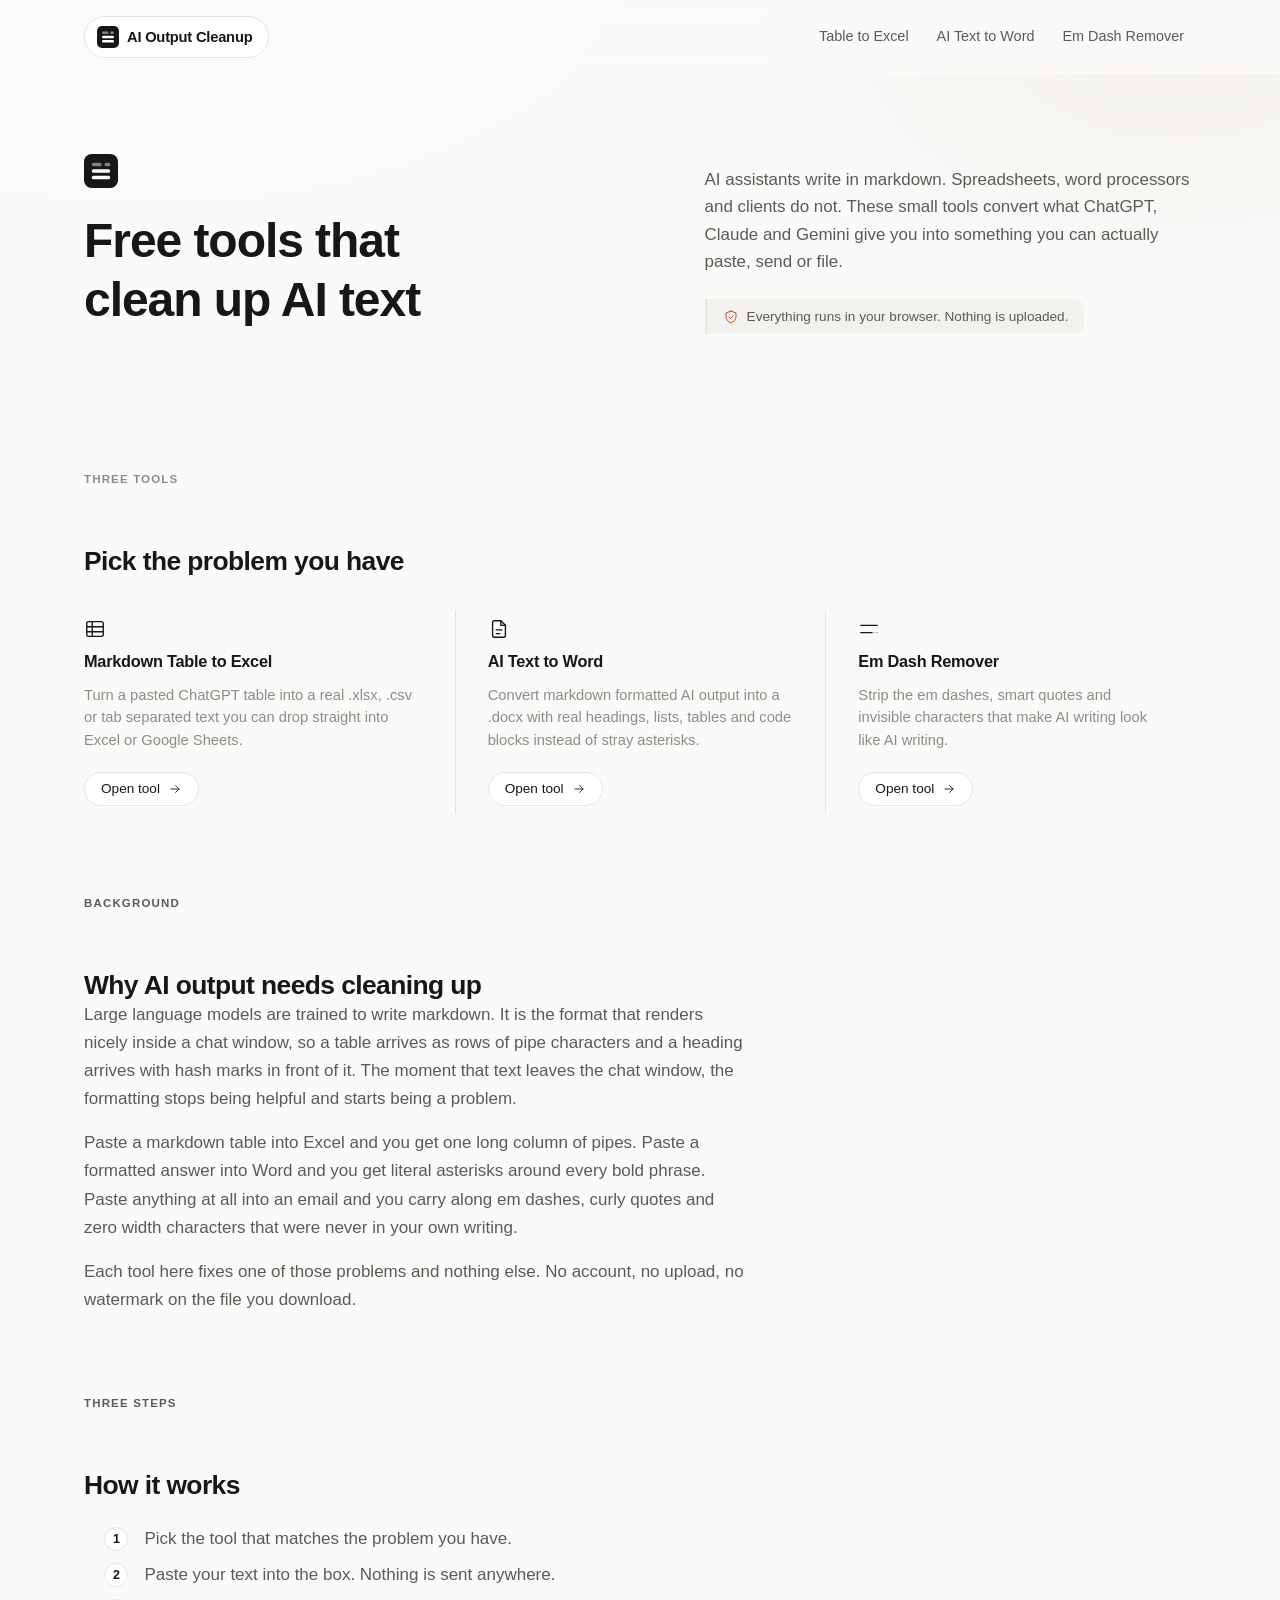
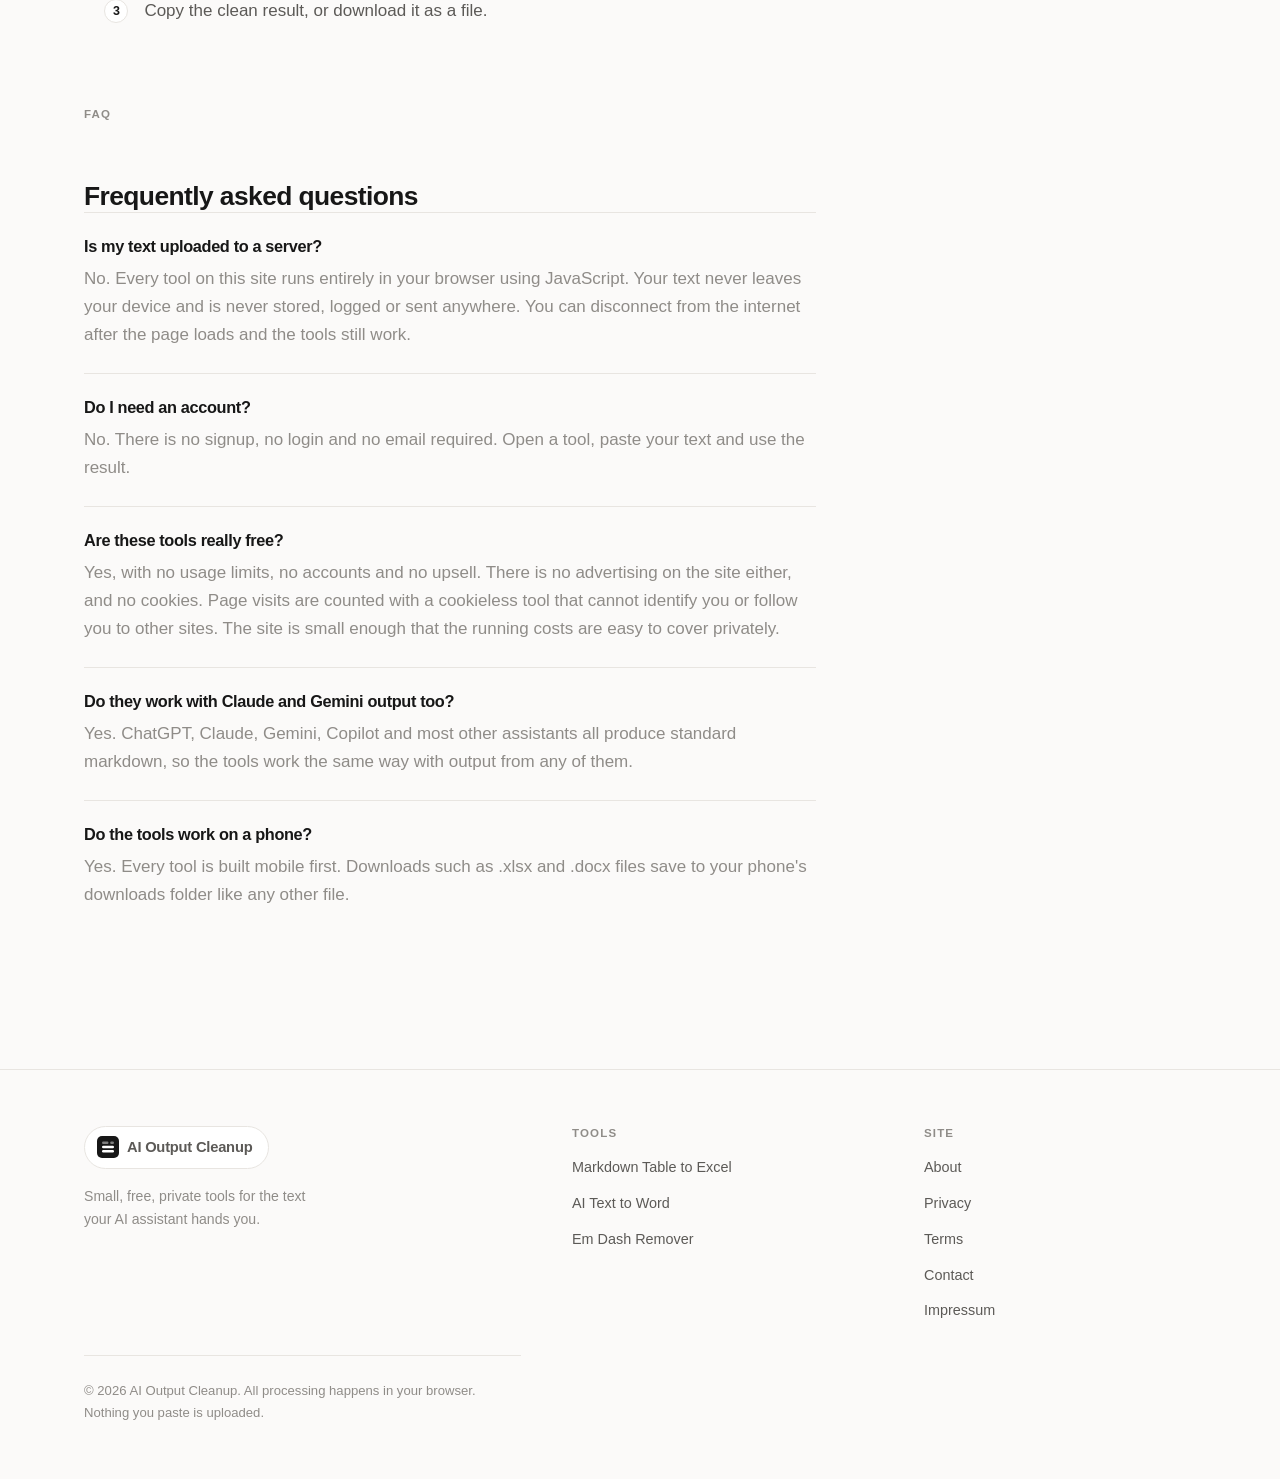
==== index.html @ b3857fc9 "Initial commit: aicleanup.tools Static site of three browser based tools that clean up AI generated " ====
<!DOCTYPE html>
<html lang="en">
<head>
<meta charset="utf-8">
<meta name="viewport" content="width=device-width, initial-scale=1">
<title>Free AI Text Cleanup Tools | Markdown, Word, Excel</title>
<meta name="description" content="Free browser tools that clean up ChatGPT and Claude output: markdown table to Excel, AI text to Word, and an em dash remover. No upload, no signup.">
<link rel="canonical" href="https://aicleanup.tools/">
<meta name="robots" content="index, follow, max-image-preview:large">

<meta property="og:type" content="website">
<meta property="og:site_name" content="AI Output Cleanup">
<meta property="og:title" content="Free AI Text Cleanup Tools">
<meta property="og:description" content="Clean up ChatGPT and Claude output in your browser: markdown tables to Excel, AI text to Word, em dash remover. Nothing is uploaded.">
<meta property="og:url" content="https://aicleanup.tools/">
<meta property="og:image" content="https://aicleanup.tools/assets/img/og-home.png">
<meta property="og:image:width" content="1200">
<meta property="og:image:height" content="630">
<meta property="og:image:alt" content="AI Output Cleanup, free browser tools for AI generated text">
<meta name="twitter:card" content="summary_large_image">

<link rel="stylesheet" href="/assets/css/site.css">
<link rel="icon" href="/favicon.svg" type="image/svg+xml">

<script type="application/ld+json">
{
  "@context": "https://schema.org",
  "@graph": [
    {
      "@type": "WebSite",
      "@id": "https://aicleanup.tools/#website",
      "url": "https://aicleanup.tools/",
      "name": "AI Output Cleanup",
      "description": "Free browser based tools that clean up and convert AI generated text.",
      "inLanguage": "en"
    },
    {
      "@type": "ItemList",
      "name": "Free AI text cleanup tools",
      "itemListElement": [
        {
          "@type": "ListItem",
          "position": 1,
          "name": "Markdown Table to Excel",
          "url": "https://aicleanup.tools/markdown-table-to-excel/"
        },
        {
          "@type": "ListItem",
          "position": 2,
          "name": "AI Text to Word",
          "url": "https://aicleanup.tools/ai-text-to-word/"
        },
        {
          "@type": "ListItem",
          "position": 3,
          "name": "Em Dash Remover",
          "url": "https://aicleanup.tools/em-dash-remover/"
        }
      ]
    },
    {
      "@type": "FAQPage",
      "mainEntity": [
        {
          "@type": "Question",
          "name": "Is my text uploaded to a server?",
          "acceptedAnswer": {
            "@type": "Answer",
            "text": "No. Every tool on this site runs entirely in your browser using JavaScript. Your text never leaves your device and is never stored, logged or sent anywhere."
          }
        },
        {
          "@type": "Question",
          "name": "Do I need an account?",
          "acceptedAnswer": {
            "@type": "Answer",
            "text": "No. There is no signup, no login and no email required. Open a tool, paste your text and use the result."
          }
        },
        {
          "@type": "Question",
          "name": "Are these tools really free?",
          "acceptedAnswer": {
            "@type": "Answer",
            "text": "Yes. The tools are free with no usage limits, no accounts and no upsell. There is no advertising on the site either, and no cookies. Page visits are counted with a cookieless tool that cannot identify you or follow you to other sites. The site is small enough that the running costs are easy to cover privately."
          }
        },
        {
          "@type": "Question",
          "name": "Do they work with Claude and Gemini output too?",
          "acceptedAnswer": {
            "@type": "Answer",
            "text": "Yes. ChatGPT, Claude, Gemini, Copilot and most other assistants all produce standard markdown, so the tools work the same way with output from any of them."
          }
        },
        {
          "@type": "Question",
          "name": "Do the tools work on a phone?",
          "acceptedAnswer": {
            "@type": "Answer",
            "text": "Yes. Every tool is built mobile first. Downloads such as .xlsx and .docx files save to your phone's downloads folder like any other file."
          }
        }
      ]
    }
  ]
}
</script>
</head>
<body>
<a class="skip-link" href="#main">Skip to content</a>

<header class="site-header">
  <div class="wrap wrap--wide site-header__inner">
    <a class="logo" href="/">
      <svg width="22" height="22" viewBox="0 0 22 22" role="img" aria-label="AI Output Cleanup logo">
        <rect width="22" height="22" rx="5" fill="#171717"></rect>
        <rect x="5" y="5.6" width="6.5" height="2.4" rx="1.2" fill="#ffffff" opacity="0.45"></rect>
        <rect x="13.2" y="5.6" width="3.8" height="2.4" rx="1.2" fill="#ffffff" opacity="0.45"></rect>
        <rect x="5" y="9.8" width="12" height="2.4" rx="1.2" fill="#ffffff"></rect>
        <rect x="5" y="14" width="12" height="2.4" rx="1.2" fill="#ffffff"></rect>
      </svg>
      <span>AI Output Cleanup</span>
    </a>
    <nav class="site-nav" aria-label="Main">
      <ul>
        <li><a href="/markdown-table-to-excel/">Table to Excel</a></li>
        <li><a href="/ai-text-to-word/">AI Text to Word</a></li>
        <li><a href="/em-dash-remover/">Em Dash Remover</a></li>
      </ul>
    </nav>
  </div>
</header>

<main id="main">

  <div class="hero">
    <div class="wrap wrap--wide hero__inner">
      <div>
        <svg class="hero__mark" width="34" height="34" viewBox="0 0 22 22" aria-hidden="true" focusable="false">
          <rect width="22" height="22" rx="5" fill="#171717"></rect>
          <rect x="5" y="5.6" width="6.5" height="2.4" rx="1.2" fill="#ffffff" opacity="0.45"></rect>
          <rect x="13.2" y="5.6" width="3.8" height="2.4" rx="1.2" fill="#ffffff" opacity="0.45"></rect>
          <rect x="5" y="9.8" width="12" height="2.4" rx="1.2" fill="#ffffff"></rect>
          <rect x="5" y="14" width="12" height="2.4" rx="1.2" fill="#ffffff"></rect>
        </svg>
        <h1>Free tools that clean up AI text</h1>
      </div>
      <div class="hero__aside">
        <p class="lede">
          AI assistants write in markdown. Spreadsheets, word processors and
          clients do not. These small tools convert what ChatGPT, Claude and
          Gemini give you into something you can actually paste, send or file.
        </p>
        <p class="privacy-note">
          <svg class="icon icon--sm" viewBox="0 0 24 24" aria-hidden="true" focusable="false">
            <path d="M12 3 4.5 6v5.2c0 4.4 3.2 8.5 7.5 9.8 4.3-1.3 7.5-5.4 7.5-9.8V6L12 3Z"></path>
            <path d="m9 12 2.2 2.2L15.5 10"></path>
          </svg>
          <span>Everything runs in your browser. Nothing is uploaded.</span>
        </p>
      </div>
    </div>
  </div>

  <div class="wrap wrap--wide">

    <section class="section" aria-labelledby="tools-heading">
      <p class="eyebrow">Three tools</p>
      <h2 id="tools-heading">Pick the problem you have</h2>
      <ul class="cols cols--3">
        <li class="col">
          <svg class="icon" viewBox="0 0 24 24" aria-hidden="true" focusable="false">
            <rect x="3" y="4" width="18" height="16" rx="2"></rect>
            <path d="M3 9.5h18M3 15h18M9 4v16"></path>
          </svg>
          <h3><a href="/markdown-table-to-excel/">Markdown Table to Excel</a></h3>
          <p>Turn a pasted ChatGPT table into a real .xlsx, .csv or tab separated
             text you can drop straight into Excel or Google Sheets.</p>
          <span class="col__cta" aria-hidden="true">
            Open tool
            <svg class="icon" viewBox="0 0 24 24"><path d="M5 12h14M13 6l6 6-6 6"></path></svg>
          </span>
        </li>
        <li class="col">
          <svg class="icon" viewBox="0 0 24 24" aria-hidden="true" focusable="false">
            <path d="M14 3H7a2 2 0 0 0-2 2v14a2 2 0 0 0 2 2h10a2 2 0 0 0 2-2V8l-5-5Z"></path>
            <path d="M14 3v5h5"></path>
            <path d="M9 13h6M9 17h4"></path>
          </svg>
          <h3><a href="/ai-text-to-word/">AI Text to Word</a></h3>
          <p>Convert markdown formatted AI output into a .docx with real headings,
             lists, tables and code blocks instead of stray asterisks.</p>
          <span class="col__cta" aria-hidden="true">
            Open tool
            <svg class="icon" viewBox="0 0 24 24"><path d="M5 12h14M13 6l6 6-6 6"></path></svg>
          </span>
        </li>
        <li class="col">
          <svg class="icon" viewBox="0 0 24 24" aria-hidden="true" focusable="false">
            <path d="M3 8h18M3 16h12"></path>
            <path d="M15.5 16h5.5" opacity="0.3" stroke-dasharray="2 2.5"></path>
          </svg>
          <h3><a href="/em-dash-remover/">Em Dash Remover</a></h3>
          <p>Strip the em dashes, smart quotes and invisible characters that make
             AI writing look like AI writing.</p>
          <span class="col__cta" aria-hidden="true">
            Open tool
            <svg class="icon" viewBox="0 0 24 24"><path d="M5 12h14M13 6l6 6-6 6"></path></svg>
          </span>
        </li>
      </ul>
    </section>

    <div class="layout">
    <div class="layout__main">

    <section class="section prose" aria-labelledby="why-heading">
      <p class="eyebrow">Background</p>
      <h2 id="why-heading">Why AI output needs cleaning up</h2>
      <p>
        Large language models are trained to write markdown. It is the format
        that renders nicely inside a chat window, so a table arrives as rows of
        pipe characters and a heading arrives with hash marks in front of it.
        The moment that text leaves the chat window, the formatting stops being
        helpful and starts being a problem.
      </p>
      <p>
        Paste a markdown table into Excel and you get one long column of
        pipes. Paste a formatted answer into Word and you get literal asterisks
        around every bold phrase. Paste anything at all into an email and you
        carry along em dashes, curly quotes and zero width characters that were
        never in your own writing.
      </p>
      <p>
        Each tool here fixes one of those problems and nothing else. No account,
        no upload, no watermark on the file you download.
      </p>
    </section>

    <section class="section prose" aria-labelledby="how-heading">
      <p class="eyebrow">Three steps</p>
      <h2 id="how-heading">How it works</h2>
      <ol class="steps">
        <li>Pick the tool that matches the problem you have.</li>
        <li>Paste your text into the box. Nothing is sent anywhere.</li>
        <li>Copy the clean result, or download it as a file.</li>
      </ol>
    </section>

    <section class="section" aria-labelledby="faq-heading">
      <p class="eyebrow">FAQ</p>
      <h2 id="faq-heading">Frequently asked questions</h2>

      <div class="faq-item">
        <h3>Is my text uploaded to a server?</h3>
        <p>No. Every tool on this site runs entirely in your browser using
           JavaScript. Your text never leaves your device and is never stored,
           logged or sent anywhere. You can disconnect from the internet after
           the page loads and the tools still work.</p>
      </div>

      <div class="faq-item">
        <h3>Do I need an account?</h3>
        <p>No. There is no signup, no login and no email required. Open a tool,
           paste your text and use the result.</p>
      </div>

      <div class="faq-item">
        <h3>Are these tools really free?</h3>
        <p>Yes, with no usage limits, no accounts and no upsell. There is no
           advertising on the site either, and no cookies. Page visits are
           counted with a cookieless tool that cannot identify you or follow
           you to other sites. The site is small enough that the running costs
           are easy to cover privately.</p>
      </div>

      <div class="faq-item">
        <h3>Do they work with Claude and Gemini output too?</h3>
        <p>Yes. ChatGPT, Claude, Gemini, Copilot and most other assistants all
           produce standard markdown, so the tools work the same way with output
           from any of them.</p>
      </div>

      <div class="faq-item">
        <h3>Do the tools work on a phone?</h3>
        <p>Yes. Every tool is built mobile first. Downloads such as .xlsx and
           .docx files save to your phone's downloads folder like any other
           file.</p>
      </div>
    </section>

    </div><!-- /.layout__main -->

    <aside class="layout__aside" aria-label="Advertisement">
      <!-- AdSense: paste the 300x600 rail ad unit inside this container. Leave the reserved height. -->
      <div class="ad-slot ad-slot--rail" data-ad-slot="home-rail"></div>
    </aside>
    </div><!-- /.layout -->

    <!-- AdSense: footer ad unit goes inside this container. -->
    <div class="ad-slot ad-slot--footer" data-ad-slot="home-footer"></div>

  </div>
</main>

<footer class="site-footer">
  <div class="wrap wrap--wide">
    <div class="footer-cols">
      <div class="footer-brand">
        <a class="logo" href="/">
          <svg width="22" height="22" viewBox="0 0 22 22" role="img" aria-label="AI Output Cleanup logo">
            <rect width="22" height="22" rx="5" fill="#171717"></rect>
            <rect x="5" y="5.6" width="6.5" height="2.4" rx="1.2" fill="#ffffff" opacity="0.45"></rect>
            <rect x="13.2" y="5.6" width="3.8" height="2.4" rx="1.2" fill="#ffffff" opacity="0.45"></rect>
            <rect x="5" y="9.8" width="12" height="2.4" rx="1.2" fill="#ffffff"></rect>
            <rect x="5" y="14" width="12" height="2.4" rx="1.2" fill="#ffffff"></rect>
          </svg>
          <span>AI Output Cleanup</span>
        </a>
        <p>Small, free, private tools for the text your AI assistant hands you.</p>
      </div>

      <nav aria-labelledby="footer-tools">
        <h2 id="footer-tools">Tools</h2>
        <ul>
          <li><a href="/markdown-table-to-excel/">Markdown Table to Excel</a></li>
          <li><a href="/ai-text-to-word/">AI Text to Word</a></li>
          <li><a href="/em-dash-remover/">Em Dash Remover</a></li>
        </ul>
      </nav>

      <nav aria-labelledby="footer-site">
        <h2 id="footer-site">Site</h2>
        <ul>
          <li><a href="/about/">About</a></li>
          <li><a href="/privacy/">Privacy</a></li>
          <li><a href="/terms/">Terms</a></li>
          <li><a href="/contact/">Contact</a></li>
          <li><a href="/impressum/">Impressum</a></li>
        </ul>
      </nav>
    </div>

    <p class="site-footer__meta">
      &copy; <span id="year">2026</span> AI Output Cleanup. All processing happens
      in your browser. Nothing you paste is uploaded.
    </p>
  </div>
</footer>

<aside id="cookie-banner" class="cookie-banner" hidden aria-label="Cookie notice">
  <div class="cookie-banner__inner">
    <p>
      This site uses cookies for advertising. You can decline and keep using
      every tool. See our <a href="/privacy/">privacy policy</a>.
    </p>
    <div class="btn-row">
      <button type="button" class="btn btn--ghost" id="cookie-decline">Decline</button>
      <button type="button" class="btn btn--primary" id="cookie-accept">Accept</button>
    </div>
  </div>
</aside>

<script src="/assets/js/site.js" defer></script>
</body>
</html>
---- assets/css/site.css ----
/* ==========================================================================
   AI Output Cleanup — shared stylesheet
   Mobile first. Light mode. System fonts only. No web fonts.
   Visual direction: airy, minimal, thin dividers, small stroke icons,
   pill shaped controls, near-black primary actions.
   ========================================================================== */

/* --- Reset ---------------------------------------------------------------- */
*,
*::before,
*::after { box-sizing: border-box; }

html { -webkit-text-size-adjust: 100%; }

body,
h1, h2, h3, h4, h5, h6,
p, figure, blockquote, dl, dd, ul, ol { margin: 0; }

ul[class], ol[class] { list-style: none; padding: 0; }

img, svg { max-width: 100%; display: block; }

button, input, select, textarea { font: inherit; color: inherit; }

/* --- Design tokens -------------------------------------------------------- */
:root {
  /* Warm neutral scale */
  --ink:        #171717;
  --ink-2:      #5c5a57;
  --ink-3:      #8f8c88;
  --line:       #e8e5e1;
  --line-2:     #f3f1ee;
  --surface:    #ffffff;
  --canvas:     #fbfaf9;

  /* Single accent — warm clay. Used sparingly: links, focus, small marks. */
  --accent:     #b8502a;
  --accent-dk:  #94401f;
  --accent-lt:  #fbf0eb;

  --danger:     #a3352b;

  --radius:     10px;
  --radius-lg:  16px;
  --radius-pill: 999px;

  --space-1: 4px;
  --space-2: 8px;
  --space-3: 12px;
  --space-4: 16px;
  --space-5: 24px;
  --space-6: 32px;
  --space-7: 56px;
  --space-8: 80px;

  --wrap: 760px;
  --wrap-wide: 1160px;
  --rail: 300px;

  --mono: ui-monospace, SFMono-Regular, "SF Mono", Menlo, Consolas,
          "Liberation Mono", monospace;
  --sans: -apple-system, BlinkMacSystemFont, "Segoe UI", Roboto, Helvetica,
          Arial, sans-serif, "Apple Color Emoji", "Segoe UI Emoji";
}

/* --- Base ----------------------------------------------------------------- */
body {
  font-family: var(--sans);
  font-size: 17px;
  line-height: 1.65;
  color: var(--ink);
  background-color: var(--canvas);
  /* Barely there warm glow so the page is not a flat slab of grey. */
  background-image:
    radial-gradient(900px 520px at 12% -10%, #ffffff 0%, rgba(255,255,255,0) 62%),
    radial-gradient(760px 460px at 92% 4%, #f5f2ed 0%, rgba(245,242,237,0) 58%);
  background-repeat: no-repeat;
  background-attachment: fixed;
  -webkit-font-smoothing: antialiased;
}

h1, h2, h3, h4 {
  line-height: 1.22;
  letter-spacing: -0.022em;
  font-weight: 600;
  text-wrap: balance;
}

h1 { font-size: 2rem; }
h2 { font-size: 1.35rem; margin-top: var(--space-7); }
h3 { font-size: 1.02rem; margin-top: var(--space-5); }

p { margin-bottom: var(--space-4); color: var(--ink); }
p:last-child { margin-bottom: 0; }

a { color: var(--accent); text-underline-offset: 3px; text-decoration-thickness: 1px; }
a:hover { color: var(--accent-dk); }

code {
  font-family: var(--mono);
  font-size: 0.86em;
  background: var(--line-2);
  padding: 2px 6px;
  border-radius: 5px;
}

/* Small stroke icons. Always inherit colour from their context. */
.icon {
  width: 22px;
  height: 22px;
  stroke: currentColor;
  stroke-width: 1.5;
  stroke-linecap: round;
  stroke-linejoin: round;
  fill: none;
  flex: 0 0 auto;
}
.icon--sm { width: 16px; height: 16px; }

:focus-visible {
  outline: 2px solid var(--ink);
  outline-offset: 3px;
  border-radius: 4px;
}

/* --- Layout --------------------------------------------------------------- */
.wrap {
  width: 100%;
  max-width: var(--wrap);
  margin-inline: auto;
  padding-inline: var(--space-5);
}
.wrap--wide { max-width: var(--wrap-wide); }

main { display: block; padding-bottom: var(--space-8); }

.section { margin-top: var(--space-8); }
.section > h2:first-child { margin-top: 0; }

/* Small uppercase section label, used above the big headings. */
.eyebrow {
  font-size: 0.72rem;
  text-transform: uppercase;
  letter-spacing: 0.1em;
  font-weight: 600;
  color: var(--ink-3);
  margin-bottom: var(--space-3);
}
/* Separates stacked sections inside one long prose block. A class rather than
   an inline style, so the Content-Security-Policy can forbid inline styles. */
.eyebrow--spaced { margin-top: var(--space-7); }

.skip-link {
  position: absolute;
  left: -9999px;
  top: 0;
  background: var(--ink);
  color: #fff;
  padding: var(--space-3) var(--space-4);
  z-index: 100;
  border-radius: 0 0 var(--radius) 0;
}
.skip-link:focus { left: 0; color: #fff; }

/* --- Header --------------------------------------------------------------- */
.site-header { padding-block: var(--space-4); }
@media (min-width: 720px) {
  .site-header {
    position: sticky;
    top: 0;
    z-index: 20;
    background: rgba(251, 250, 249, 0.82);
    backdrop-filter: blur(10px);
    -webkit-backdrop-filter: blur(10px);
  }
}
.site-header__inner {
  display: flex;
  flex-wrap: wrap;
  align-items: center;
  justify-content: space-between;
  gap: var(--space-3);
}

/* Logo sits in a soft pill chip. */
.logo {
  display: inline-flex;
  align-items: center;
  gap: var(--space-2);
  padding: var(--space-2) var(--space-4) var(--space-2) var(--space-3);
  background: var(--surface);
  border: 1px solid var(--line);
  border-radius: var(--radius-pill);
  font-weight: 600;
  font-size: 0.92rem;
  letter-spacing: -0.015em;
  color: var(--ink);
  text-decoration: none;
  transition: border-color 0.15s ease;
}
.logo:hover { color: var(--ink); border-color: var(--ink-3); }
.logo svg { flex: 0 0 auto; }

.site-nav ul {
  display: flex;
  flex-wrap: wrap;
  align-items: center;
  gap: var(--space-1);
  list-style: none;
  margin: 0;
  padding: 0;
}
.site-nav a {
  display: inline-block;
  padding: var(--space-2) var(--space-3);
  border-radius: var(--radius-pill);
  color: var(--ink-2);
  text-decoration: none;
  font-size: 0.9rem;
  transition: background-color 0.15s ease, color 0.15s ease;
}
.site-nav a:hover { color: var(--ink); background: var(--line-2); }
.site-nav a[aria-current="page"] { color: var(--ink); background: var(--line-2); font-weight: 500; }

/* --- Hero ----------------------------------------------------------------- */
/* Tighter on small screens so the tool itself stays above the fold. */
.hero { padding-block: var(--space-6) var(--space-5); }
@media (min-width: 720px) {
  .hero { padding-block: var(--space-7) var(--space-6); }
}
.hero__mark { margin-bottom: var(--space-5); }
.hero p.lede {
  font-size: 1.06rem;
  line-height: 1.6;
  color: var(--ink-2);
  margin-top: var(--space-4);
  max-width: 60ch;
}

@media (min-width: 1000px) {
  .hero { padding-block: var(--space-8) var(--space-7); }
  .hero__inner {
    display: grid;
    grid-template-columns: minmax(0, 1.1fr) minmax(0, 1fr);
    align-items: start;
    column-gap: var(--space-8);
  }
  .hero__aside { padding-top: var(--space-3); }
  .hero p.lede { margin-top: 0; }
}

/* --- Privacy note --------------------------------------------------------- */
/* Deliberately NOT a white bordered pill. That combination reads as a text
   input, and sitting directly above the real textarea it invited people to
   type into it. A tinted panel with no border and a square left rule reads
   as a note instead. */
.privacy-note {
  display: flex;
  align-items: center;
  gap: var(--space-2);
  margin-top: var(--space-5);
  padding: var(--space-2) var(--space-4);
  /* Neutral rather than tinted with the accent: a blush panel with a left
     rule reads as a warning, and this is reassurance, not an error. */
  background: var(--line-2);
  border: none;
  border-left: 2px solid var(--line);
  border-radius: 0 var(--radius) var(--radius) 0;
  font-size: 0.85rem;
  color: var(--ink-2);
  line-height: 1.45;
  width: fit-content;
  max-width: 100%;
  /* Nothing here is interactive. */
  cursor: default;
}
.privacy-note .icon { color: var(--accent); }

/* --- Column list with thin dividers ---------------------------------------
   Replaces boxed cards. Small icon, title, muted description, action.
   Divider rules between columns on desktop, between rows on mobile. */
.cols {
  display: grid;
  gap: 0;
  list-style: none;
  padding: 0;
  margin-top: var(--space-6);
}
.col {
  position: relative;
  display: flex;
  flex-direction: column;
  align-items: flex-start;
  gap: var(--space-3);
  padding-block: var(--space-5);
  border-top: 1px solid var(--line);
}
.col > .icon { color: var(--ink); }
.col h2, .col h3 {
  margin: 0;
  font-size: 1.02rem;
  font-weight: 600;
  letter-spacing: -0.015em;
}
.col h2 a, .col h3 a {
  text-decoration: none;
  color: var(--ink);
}
/* Whole column is clickable via the stretched heading link. */
.col h2 a::after, .col h3 a::after { content: ""; position: absolute; inset: 0; }
.col:hover h2 a, .col:hover h3 a { color: var(--accent); }
.col p {
  margin: 0;
  font-size: 0.92rem;
  line-height: 1.55;
  color: var(--ink-3);
}
.col .btn { margin-top: var(--space-2); }

/* Visual call to action inside a stretched-link column. Presentational only —
   the heading link is the real, focusable target, so there is one tab stop. */
.col__cta {
  display: inline-flex;
  align-items: center;
  gap: var(--space-2);
  margin-top: var(--space-2);
  padding: var(--space-1) var(--space-4);
  min-height: 34px;
  border: 1px solid var(--line);
  border-radius: var(--radius-pill);
  background: var(--surface);
  font-size: 0.85rem;
  font-weight: 500;
  color: var(--ink);
  transition: border-color 0.15s ease, background-color 0.15s ease;
}
.col__cta .icon {
  width: 14px;
  height: 14px;
  /* Slight overshoot easing so the nudge feels driven, not linear. */
  transition: transform 0.22s cubic-bezier(0.22, 0.9, 0.28, 1.2);
}
.col:hover .col__cta { border-color: var(--ink); background: var(--ink); color: #fff; }

/* Arrow nudges right on hover, keyboard focus, and press. focus-within covers
   the stretched heading link so keyboard users get the same feedback. */
.col:hover .col__cta .icon,
.col:focus-within .col__cta .icon { transform: translateX(4px); }
/* Press pushes it a little further and snaps back faster. */
.col:active .col__cta .icon {
  transform: translateX(7px);
  transition-duration: 0.09s;
}

@media (min-width: 720px) {
  .cols--3 { grid-template-columns: repeat(3, 1fr); }
  .cols--4 { grid-template-columns: repeat(4, 1fr); }
  .col {
    border-top: none;
    border-left: 1px solid var(--line);
    padding: var(--space-2) var(--space-6);
  }
  .col:first-child { border-left: none; padding-left: 0; }
}

/* --- Forms & tools -------------------------------------------------------- */
.field { margin-top: var(--space-5); }

label,
.label {
  display: block;
  font-size: 0.85rem;
  font-weight: 600;
  margin-bottom: var(--space-2);
  color: var(--ink-2);
}

textarea {
  width: 100%;
  min-height: 200px;
  padding: var(--space-4);
  background: var(--surface);
  border: 1px solid var(--line);
  border-radius: var(--radius-lg);
  font-family: var(--mono);
  font-size: 0.88rem;
  line-height: 1.6;
  resize: vertical;
  transition: border-color 0.15s ease, box-shadow 0.15s ease;
}
textarea:hover { border-color: var(--ink-3); }
textarea:focus {
  outline: none;
  border-color: var(--ink);
  box-shadow: 0 0 0 3px rgba(23, 23, 23, 0.06);
}
textarea::placeholder { color: var(--ink-3); opacity: 1; }

.btn-row {
  display: flex;
  flex-wrap: wrap;
  gap: var(--space-2);
  margin-top: var(--space-4);
}

.btn {
  display: inline-flex;
  align-items: center;
  justify-content: center;
  gap: var(--space-2);
  min-height: 42px;
  padding: var(--space-2) var(--space-5);
  border-radius: var(--radius-pill);
  border: 1px solid transparent;
  font-size: 0.9rem;
  font-weight: 500;
  cursor: pointer;
  text-decoration: none;
  white-space: nowrap;
  transition: background-color 0.15s ease, border-color 0.15s ease, color 0.15s ease;
}
.btn .icon { width: 16px; height: 16px; }

.btn--primary {
  background: var(--ink);
  color: #fff;
  border-color: var(--ink);
}
.btn--primary:hover { background: #000; border-color: #000; color: #fff; }

.btn--ghost {
  background: var(--surface);
  color: var(--ink);
  border-color: var(--line);
}
.btn--ghost:hover { border-color: var(--ink); color: var(--ink); }

.btn--sm { min-height: 34px; padding: var(--space-1) var(--space-4); font-size: 0.85rem; }
.btn[disabled] { opacity: 0.4; cursor: not-allowed; }
.btn[disabled] .icon { transform: none !important; }

/* --- Button icon motion ---------------------------------------------------
   The nudge direction matches what the action does, so the movement carries
   meaning instead of being decoration. Forward arrows travel right, download
   arrows travel down. Icons with no inherent direction (copy) get no motion —
   those confirm with a state swap in JS instead. */
.btn .icon {
  transition: transform 0.22s cubic-bezier(0.22, 0.9, 0.28, 1.2);
}

.btn:hover .icon--forward,
.btn:focus-visible .icon--forward { transform: translateX(4px); }
.btn:active .icon--forward { transform: translateX(7px); transition-duration: 0.09s; }

.btn:hover .icon--down,
.btn:focus-visible .icon--down { transform: translateY(3px); }
.btn:active .icon--down { transform: translateY(5px); transition-duration: 0.09s; }

/* Whole-button press. Tiny, but it makes the control feel physical. */
.btn:active:not([disabled]) { transform: scale(0.98); }

.opt-group {
  display: flex;
  flex-direction: column;
  gap: var(--space-3);
  margin-top: var(--space-4);
  padding: var(--space-4) var(--space-5);
  background: var(--surface);
  border: 1px solid var(--line);
  border-radius: var(--radius-lg);
}
.opt {
  display: flex;
  align-items: flex-start;
  gap: var(--space-3);
  font-size: 0.9rem;
  font-weight: 400;
  color: var(--ink);
  margin: 0;
  cursor: pointer;
}
.opt input { margin-top: 3px; width: 16px; height: 16px; accent-color: var(--ink); }

.status {
  margin-top: var(--space-3);
  font-size: 0.86rem;
  color: var(--ink-3);
  min-height: 1.5em;
}
.status--error { color: var(--danger); }

/* --- Tool layout ----------------------------------------------------------
   Input and output sit side by side on wide screens, stacked on mobile. */
.tool { margin-top: var(--space-6); }

.tool-grid { display: grid; gap: var(--space-4); }
@media (min-width: 900px) {
  .tool-grid { grid-template-columns: 1fr 1fr; gap: var(--space-5); }
}
.tool-grid textarea { min-height: 260px; }

.field__head {
  display: flex;
  align-items: baseline;
  justify-content: space-between;
  gap: var(--space-3);
  margin-bottom: var(--space-2);
}
.field__head label, .field__head .label { margin-bottom: 0; }
.field__hint { font-size: 0.78rem; color: var(--ink-3); }

textarea[readonly] { background: #fdfdfc; color: var(--ink-2); }
textarea[readonly]:hover { border-color: var(--line); }

/* Option blocks side by side on desktop. */
.opt-cols { display: grid; gap: var(--space-4); margin-top: var(--space-5); }
@media (min-width: 900px) {
  .opt-cols { grid-template-columns: 1fr 1fr; gap: var(--space-5); align-items: start; }
}
.opt-group__title {
  font-size: 0.72rem;
  text-transform: uppercase;
  letter-spacing: 0.1em;
  font-weight: 600;
  color: var(--ink-3);
  margin: 0 0 var(--space-1);
}
.opt__hint {
  display: block;
  font-family: var(--mono);
  font-size: 0.78rem;
  color: var(--ink-3);
  margin-top: 1px;
}
.opt__text { display: block; }

/* Live counter of what was found in the pasted text. */
.counter {
  display: flex;
  align-items: flex-start;
  gap: var(--space-2);
  margin-top: var(--space-4);
  padding: var(--space-3) var(--space-4);
  border: 1px solid var(--line);
  border-radius: var(--radius);
  background: var(--surface);
  font-size: 0.88rem;
  color: var(--ink-2);
  min-height: 46px;
}
.counter .icon { color: var(--ink-3); margin-top: 2px; }
.counter--found .icon { color: var(--accent); }
.counter mark {
  background: none;
  color: var(--ink);
  font-weight: 600;
}

/* --- Parsed table preview ------------------------------------------------- */
.preview { margin-top: var(--space-5); }
.preview__item + .preview__item { margin-top: var(--space-6); }

.preview__head {
  display: flex;
  flex-wrap: wrap;
  align-items: baseline;
  justify-content: space-between;
  gap: var(--space-2);
  margin-bottom: var(--space-2);
}
.preview__title { font-size: 0.85rem; font-weight: 600; color: var(--ink-2); }
.preview__meta { font-size: 0.78rem; color: var(--ink-3); }

/* Wide tables scroll inside their own box rather than pushing the page. */
.table-scroll {
  overflow-x: auto;
  border: 1px solid var(--line);
  border-radius: var(--radius-lg);
  background: var(--surface);
  -webkit-overflow-scrolling: touch;
}
.preview table {
  border-collapse: collapse;
  width: 100%;
  font-size: 0.86rem;
}
.preview th,
.preview td {
  padding: var(--space-2) var(--space-4);
  text-align: left;
  border-bottom: 1px solid var(--line-2);
  white-space: nowrap;
  vertical-align: top;
}
.preview thead th {
  background: var(--line-2);
  font-weight: 600;
  color: var(--ink);
  white-space: nowrap;
  position: sticky;
  top: 0;
}
.preview tbody tr:last-child td { border-bottom: none; }
.preview td.is-right  { text-align: right; }
.preview td.is-center { text-align: center; }
.preview th.is-right  { text-align: right; }
.preview th.is-center { text-align: center; }

/* Segmented picker, shown only when a paste holds more than one table. */
.seg {
  display: flex;
  flex-wrap: wrap;
  gap: var(--space-1);
  padding: var(--space-1);
  background: var(--line-2);
  border-radius: var(--radius-pill);
  width: fit-content;
  max-width: 100%;
}
.seg button {
  border: none;
  background: none;
  padding: var(--space-1) var(--space-4);
  min-height: 32px;
  border-radius: var(--radius-pill);
  font-size: 0.85rem;
  color: var(--ink-2);
  cursor: pointer;
  white-space: nowrap;
}
.seg button:hover { color: var(--ink); }
.seg button[aria-pressed="true"] {
  background: var(--surface);
  color: var(--ink);
  font-weight: 500;
  box-shadow: 0 1px 2px rgba(23, 23, 23, 0.08);
}

/* --- Formatted document preview -------------------------------------------
   Shows what the .docx will contain. Styled as a page rather than as part of
   the site chrome, so it reads as a document. */
.doc-preview {
  margin-top: var(--space-4);
  padding: var(--space-5) var(--space-6);
  background: var(--surface);
  border: 1px solid var(--line);
  border-radius: var(--radius-lg);
  max-height: 560px;
  overflow-y: auto;
}
.doc-preview[hidden] { display: none; }

.doc-preview > *:first-child { margin-top: 0; }
.doc-preview h2, .doc-preview h3,
.doc-preview h4, .doc-preview h5 {
  margin-top: var(--space-5);
  margin-bottom: var(--space-2);
  line-height: 1.3;
}
.doc-preview h2 { font-size: 1.35rem; }
.doc-preview h3 { font-size: 1.12rem; }
.doc-preview h4 { font-size: 1rem; }
.doc-preview h5 { font-size: 0.92rem; color: var(--ink-2); }
.doc-preview p { margin-bottom: var(--space-3); font-size: 0.95rem; }
.doc-preview ul, .doc-preview ol {
  margin: 0 0 var(--space-3);
  padding-left: 1.4em;
  font-size: 0.95rem;
}
.doc-preview li { margin-bottom: var(--space-1); }
.doc-preview li > ul, .doc-preview li > ol { margin-top: var(--space-1); margin-bottom: 0; }
.doc-preview blockquote {
  margin: 0 0 var(--space-3);
  padding-left: var(--space-4);
  border-left: 3px solid var(--line);
  color: var(--ink-2);
}
.doc-preview blockquote p { margin-bottom: 0; }
.doc-preview pre {
  margin: 0 0 var(--space-3);
  padding: var(--space-4);
  background: var(--line-2);
  border-radius: var(--radius);
  overflow-x: auto;
}
.doc-preview pre code {
  background: none;
  padding: 0;
  font-size: 0.82rem;
  line-height: 1.6;
  color: var(--ink);
  white-space: pre;
}
.doc-preview hr {
  border: none;
  border-top: 1px solid var(--line);
  margin: var(--space-5) 0;
}
.doc-preview table {
  border-collapse: collapse;
  width: 100%;
  font-size: 0.86rem;
}
.doc-preview th, .doc-preview td {
  padding: var(--space-2) var(--space-3);
  border: 1px solid var(--line);
  text-align: left;
  vertical-align: top;
}
.doc-preview thead th { background: var(--line-2); font-weight: 600; }
.doc-preview .table-scroll { margin-bottom: var(--space-3); }

/* Copy button confirmation state. */
.btn.is-done {
  background: var(--surface);
  border-color: var(--line);
  color: var(--ink);
}
.btn.is-done:hover { background: var(--surface); border-color: var(--line); color: var(--ink); }

.empty-state {
  margin-top: var(--space-4);
  padding: var(--space-5);
  border: 1px dashed var(--line);
  border-radius: var(--radius-lg);
  color: var(--ink-3);
  font-size: 0.9rem;
  background: rgba(255, 255, 255, 0.5);
}
.empty-state[hidden] { display: none; }
.empty-state p { margin-bottom: var(--space-3); color: var(--ink-3); }
.empty-state strong { color: var(--ink); font-weight: 600; }
.empty-state pre {
  margin: 0 0 var(--space-3);
  padding: var(--space-4);
  background: var(--line-2);
  border-radius: var(--radius);
  overflow-x: auto;
}
.empty-state pre code {
  background: none;
  padding: 0;
  font-size: 0.82rem;
  line-height: 1.6;
  color: var(--ink-2);
  white-space: pre;
}

/* --- Content sections ----------------------------------------------------- */
.steps {
  counter-reset: step;
  list-style: none;
  padding: 0;
  margin-top: var(--space-5);
}
.steps li {
  counter-increment: step;
  position: relative;
  padding-left: 40px;
  margin-bottom: var(--space-4);
  color: var(--ink-2);
}
.steps li::before {
  content: counter(step);
  position: absolute;
  left: 0;
  top: 2px;
  width: 24px;
  height: 24px;
  display: grid;
  place-items: center;
  border-radius: 50%;
  border: 1px solid var(--line);
  background: var(--surface);
  color: var(--ink);
  font-size: 0.78rem;
  font-weight: 600;
}

.prose { max-width: 70ch; }
/* On the narrow content pages the wrap is already a reading column, so the
   extra cap leaves the text sitting left of centre. Centre it there. Tool
   pages use .wrap--wide and keep the left aligned measure, so prose stays in
   line with the FAQ and other sections beside it. */
.wrap:not(.wrap--wide) .prose { margin-inline: auto; }
.prose p { color: var(--ink-2); }
.prose ul, .prose ol { padding-left: 1.2em; margin-bottom: var(--space-4); color: var(--ink-2); }
.prose li { margin-bottom: var(--space-2); }

.faq-item {
  border-top: 1px solid var(--line);
  padding: var(--space-5) 0;
}
.faq-item h3 { margin-top: 0; }
.faq-item p { margin-top: var(--space-2); margin-bottom: 0; color: var(--ink-3); }

/* --- Ad slots ------------------------------------------------------------- */
/* Empty containers with reserved height so ads never cause layout shift.
   Intentionally invisible until AdSense fills them. */
/* Height is reserved only once a slot has a real unit ID. While the site runs
   without advertising the containers collapse to nothing, so there are no
   unexplained gaps. Adding data-ad-slot-id later restores the reservation and
   prevents layout shift, which is the reason it exists. */
.ad-slot {
  min-height: 0;
  margin: 0;
  display: block;
  overflow: hidden;
}
.ad-slot[data-ad-slot-id] {
  min-height: 280px;
  margin: var(--space-7) auto;
}
.ad-slot--footer[data-ad-slot-id] { min-height: 100px; }
@media (min-width: 720px) {
  .ad-slot[data-ad-slot-id] { min-height: 100px; }
}
.ad-slot--rail[data-ad-slot-id] { min-height: 280px; margin-top: 0; }
@media (min-width: 1000px) {
  .ad-slot--rail[data-ad-slot-id] { width: var(--rail); min-height: 600px; }
}

/* --- Two column body ------------------------------------------------------ */
.layout { display: block; }
@media (min-width: 1000px) {
  .layout {
    display: grid;
    grid-template-columns: minmax(0, 1fr) var(--rail);
    column-gap: var(--space-8);
    align-items: start;
  }
  .layout__aside { position: sticky; top: 88px; }
}

/* --- Footer --------------------------------------------------------------- */
.site-footer {
  border-top: 1px solid var(--line);
  padding-block: var(--space-7);
  margin-top: var(--space-7);
  font-size: 0.9rem;
  color: var(--ink-2);
}
.site-footer a { color: var(--ink-2); text-decoration: none; }
.site-footer a:hover { color: var(--ink); }

.footer-cols { display: grid; gap: var(--space-6); }
@media (min-width: 720px) {
  .footer-cols { grid-template-columns: 1.5fr 1fr 1fr; gap: var(--space-8); }
}
.footer-cols h2 {
  font-size: 0.72rem;
  text-transform: uppercase;
  letter-spacing: 0.1em;
  font-weight: 600;
  color: var(--ink-3);
  margin: 0 0 var(--space-4);
}
.footer-cols ul {
  list-style: none;
  padding: 0;
  margin: 0;
  display: flex;
  flex-direction: column;
  gap: var(--space-3);
}
.footer-cols ul a { font-size: 0.9rem; }
/* A button that has to look like the links beside it: reopening the cookie
   choice is an action, not navigation, so it must not be an anchor. */
.linklike {
  background: none;
  border: none;
  padding: 0;
  font: inherit;
  font-size: 0.9rem;
  color: var(--ink-2);
  cursor: pointer;
  text-align: left;
}
.linklike:hover { color: var(--ink); text-decoration: underline; }

.footer-brand p {
  margin-top: var(--space-4);
  font-size: 0.88rem;
  color: var(--ink-3);
  max-width: 32ch;
}
.site-footer__meta {
  color: var(--ink-3);
  font-size: 0.82rem;
  margin-top: var(--space-6);
  padding-top: var(--space-5);
  border-top: 1px solid var(--line);
  max-width: 60ch;
}

/* --- Cookie banner -------------------------------------------------------- */
.cookie-banner {
  position: fixed;
  left: var(--space-4);
  right: var(--space-4);
  bottom: var(--space-4);
  z-index: 50;
  background: var(--surface);
  color: var(--ink-2);
  border: 1px solid var(--line);
  border-radius: var(--radius-lg);
  padding: var(--space-4) var(--space-5);
  font-size: 0.86rem;
  line-height: 1.5;
  box-shadow: 0 8px 30px rgba(23, 23, 23, 0.1);
}
.cookie-banner[hidden] { display: none; }
.cookie-banner__inner {
  max-width: var(--wrap-wide);
  margin-inline: auto;
  display: flex;
  flex-direction: column;
  gap: var(--space-4);
}
.cookie-banner a { color: var(--accent); }
.cookie-banner .btn-row { margin-top: 0; }
@media (min-width: 720px) {
  .cookie-banner__inner {
    flex-direction: row;
    align-items: center;
    justify-content: space-between;
    gap: var(--space-6);
  }
  .cookie-banner .btn-row { flex-shrink: 0; }
}

/* --- Utilities ------------------------------------------------------------ */
.visually-hidden {
  position: absolute;
  width: 1px; height: 1px;
  padding: 0; margin: -1px;
  overflow: hidden;
  clip: rect(0 0 0 0);
  white-space: nowrap;
  border: 0;
}

@media (min-width: 720px) {
  body { font-size: 17px; }
  h1 { font-size: 2.5rem; }
  h2 { font-size: 1.5rem; }
}

@media (min-width: 1000px) {
  h1 { font-size: 3rem; }
  h2 { font-size: 1.65rem; }
}

@media (prefers-reduced-motion: reduce) {
  * { transition: none !important; animation: none !important; }
  /* Without this the arrow would still teleport on hover. Colour change alone
     carries the affordance. */
  .col:hover .col__cta .icon,
  .col:focus-within .col__cta .icon,
  .col:active .col__cta .icon { transform: none; }
  .btn:hover .icon,
  .btn:focus-visible .icon,
  .btn:active .icon { transform: none; }
  .btn:active:not([disabled]) { transform: none; }
}
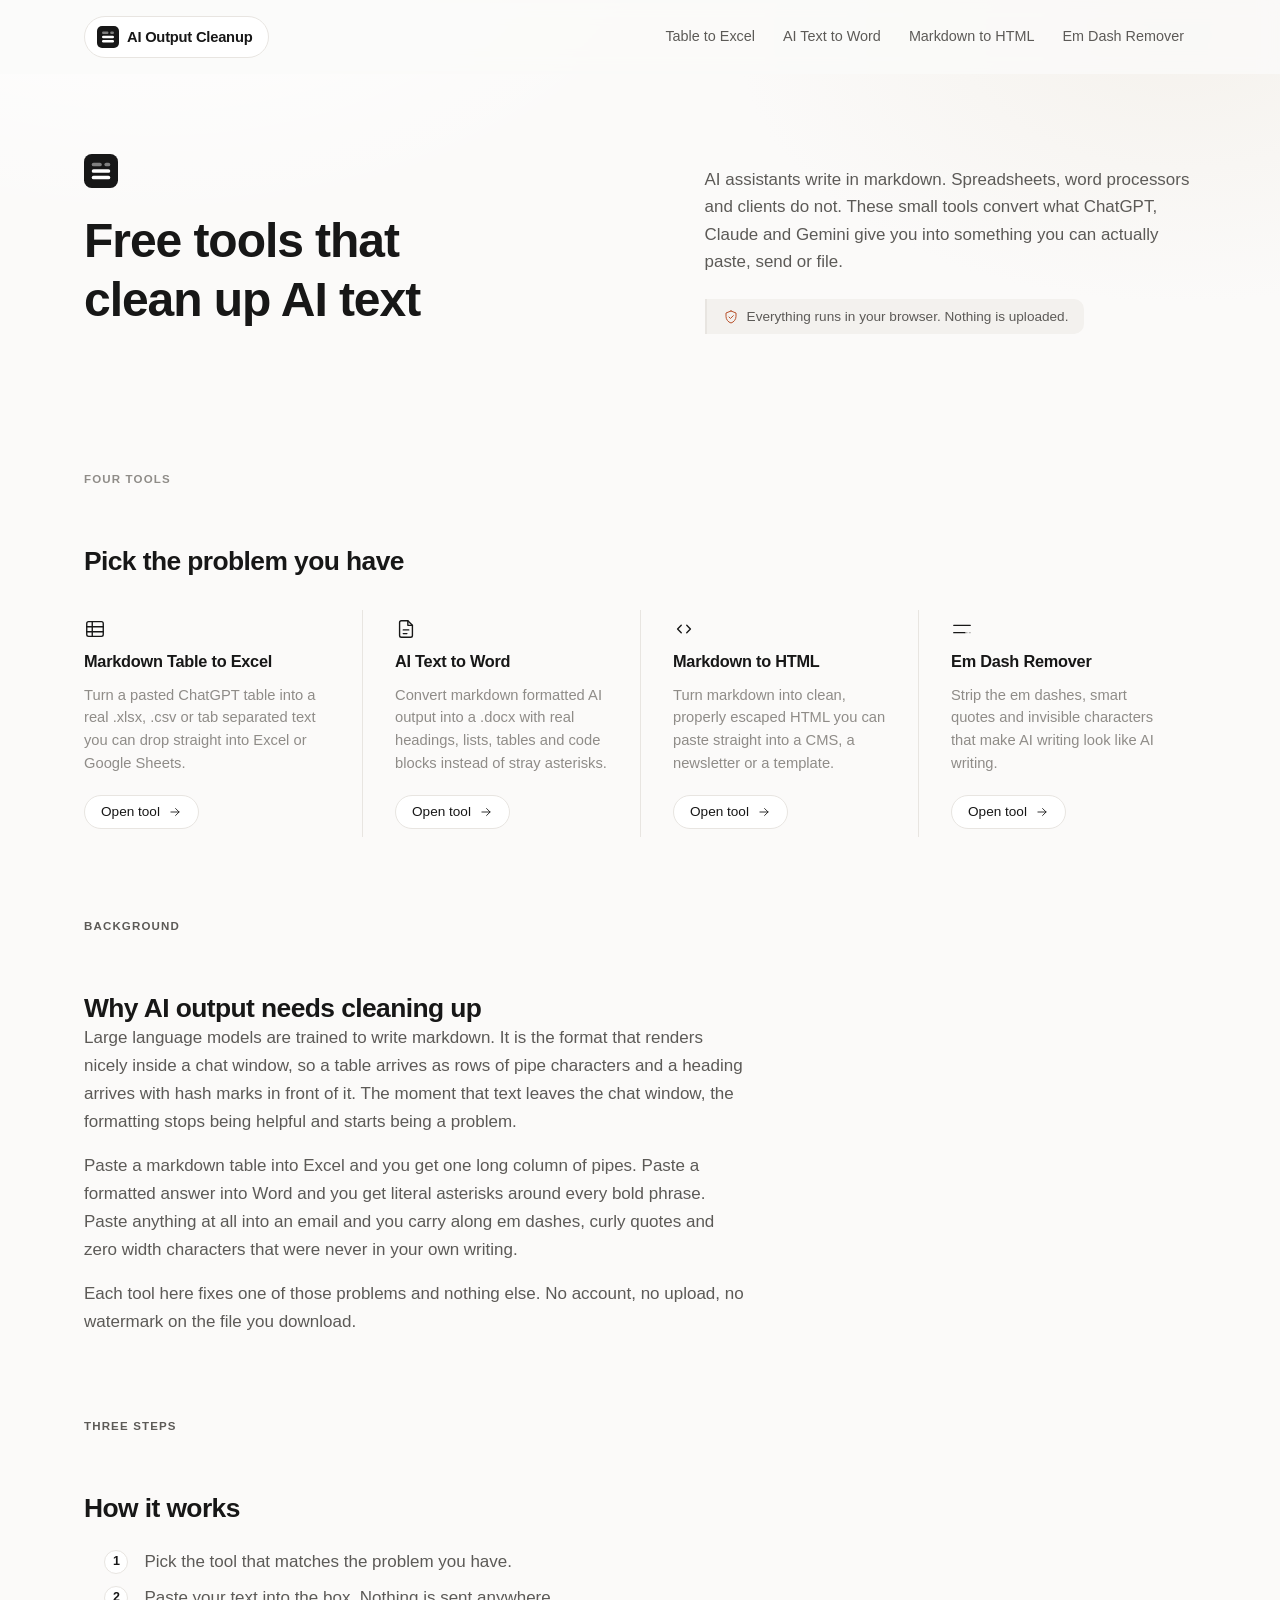
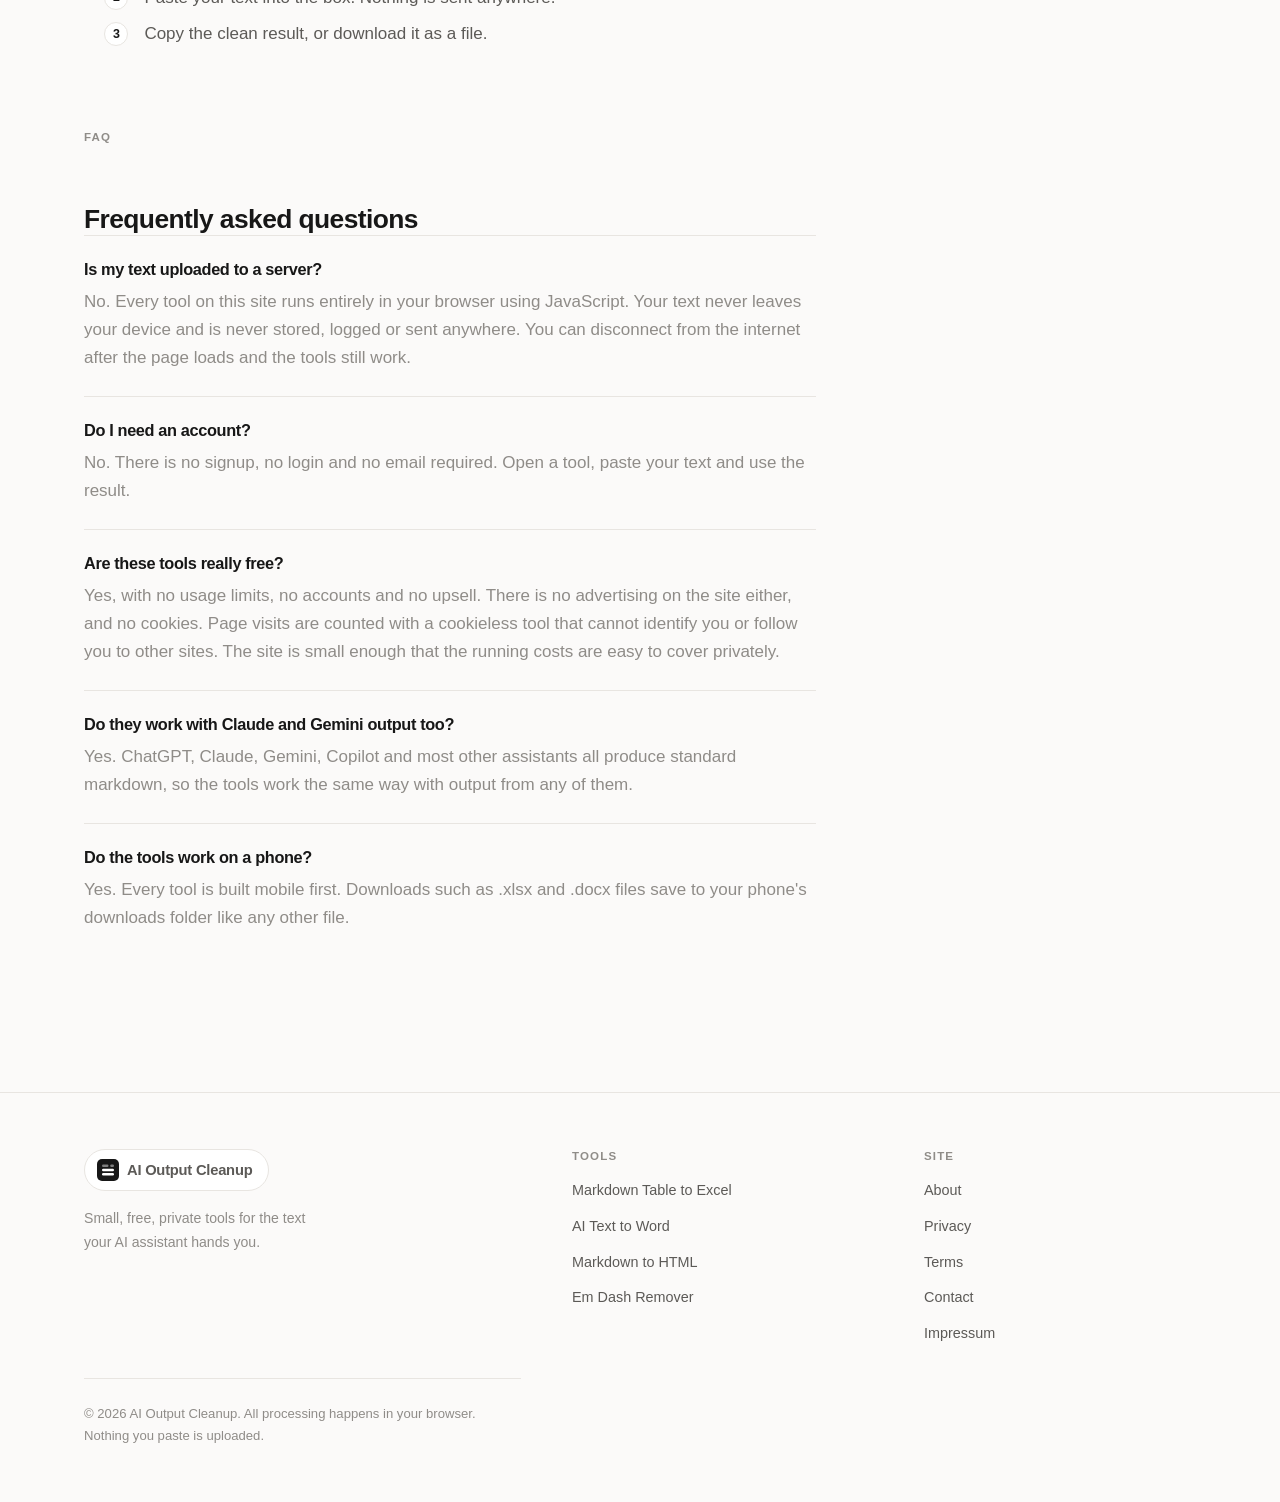
==== commit eabc9f2b: "Add fourth tool: Markdown to HTML Paste markdown, get clean semantic HTML for a CMS, newsletter or t" ====
--- a/index.html
+++ b/index.html
@@ -4,16 +4,16 @@
 <meta charset="utf-8">
 <meta name="viewport" content="width=device-width, initial-scale=1">
 <title>Free AI Text Cleanup Tools | Markdown, Word, Excel</title>
-<meta name="description" content="Free browser tools that clean up ChatGPT and Claude output: markdown table to Excel, AI text to Word, and an em dash remover. No upload, no signup.">
+<meta name="description" content="Free browser tools that clean up ChatGPT and Claude output: markdown tables to Excel, AI text to Word, markdown to HTML and an em dash remover.">
 <link rel="canonical" href="https://aicleanup.tools/">
 <meta name="robots" content="index, follow, max-image-preview:large">
 
 <meta property="og:type" content="website">
 <meta property="og:site_name" content="AI Output Cleanup">
 <meta property="og:title" content="Free AI Text Cleanup Tools">
-<meta property="og:description" content="Clean up ChatGPT and Claude output in your browser: markdown tables to Excel, AI text to Word, em dash remover. Nothing is uploaded.">
+<meta property="og:description" content="Clean up ChatGPT and Claude output in your browser: markdown tables to Excel, AI text to Word, markdown to HTML, em dash remover. Nothing is uploaded.">
 <meta property="og:url" content="https://aicleanup.tools/">
-<meta property="og:image" content="https://aicleanup.tools/assets/img/og-home.png">
+<meta property="og:image" content="https://aicleanup.tools/assets/img/og-home.jpg">
 <meta property="og:image:width" content="1200">
 <meta property="og:image:height" content="630">
 <meta property="og:image:alt" content="AI Output Cleanup, free browser tools for AI generated text">
@@ -53,6 +53,12 @@
         {
           "@type": "ListItem",
           "position": 3,
+          "name": "Markdown to HTML",
+          "url": "https://aicleanup.tools/markdown-to-html/"
+        },
+        {
+          "@type": "ListItem",
+          "position": 4,
           "name": "Em Dash Remover",
           "url": "https://aicleanup.tools/em-dash-remover/"
         }
@@ -126,6 +132,7 @@
       <ul>
         <li><a href="/markdown-table-to-excel/">Table to Excel</a></li>
         <li><a href="/ai-text-to-word/">AI Text to Word</a></li>
+        <li><a href="/markdown-to-html/">Markdown to HTML</a></li>
         <li><a href="/em-dash-remover/">Em Dash Remover</a></li>
       </ul>
     </nav>
@@ -166,9 +173,9 @@
   <div class="wrap wrap--wide">
 
     <section class="section" aria-labelledby="tools-heading">
-      <p class="eyebrow">Three tools</p>
+      <p class="eyebrow">Four tools</p>
       <h2 id="tools-heading">Pick the problem you have</h2>
-      <ul class="cols cols--3">
+      <ul class="cols cols--4">
         <li class="col">
           <svg class="icon" viewBox="0 0 24 24" aria-hidden="true" focusable="false">
             <rect x="3" y="4" width="18" height="16" rx="2"></rect>
@@ -191,6 +198,18 @@
           <h3><a href="/ai-text-to-word/">AI Text to Word</a></h3>
           <p>Convert markdown formatted AI output into a .docx with real headings,
              lists, tables and code blocks instead of stray asterisks.</p>
+          <span class="col__cta" aria-hidden="true">
+            Open tool
+            <svg class="icon" viewBox="0 0 24 24"><path d="M5 12h14M13 6l6 6-6 6"></path></svg>
+          </span>
+        </li>
+        <li class="col">
+          <svg class="icon" viewBox="0 0 24 24" aria-hidden="true" focusable="false">
+            <path d="m9 8-4 4 4 4M15 8l4 4-4 4"></path>
+          </svg>
+          <h3><a href="/markdown-to-html/">Markdown to HTML</a></h3>
+          <p>Turn markdown into clean, properly escaped HTML you can paste
+             straight into a CMS, a newsletter or a template.</p>
           <span class="col__cta" aria-hidden="true">
             Open tool
             <svg class="icon" viewBox="0 0 24 24"><path d="M5 12h14M13 6l6 6-6 6"></path></svg>
@@ -326,6 +345,7 @@
         <ul>
           <li><a href="/markdown-table-to-excel/">Markdown Table to Excel</a></li>
           <li><a href="/ai-text-to-word/">AI Text to Word</a></li>
+          <li><a href="/markdown-to-html/">Markdown to HTML</a></li>
           <li><a href="/em-dash-remover/">Em Dash Remover</a></li>
         </ul>
       </nav>
--- a/assets/css/site.css
+++ b/assets/css/site.css
@@ -710,6 +710,39 @@
 .doc-preview thead th { background: var(--line-2); font-weight: 600; }
 .doc-preview .table-scroll { margin-bottom: var(--space-3); }
 
+/* --- Next step suggestion -------------------------------------------------
+   Revealed only after the visitor has successfully used the tool. Hidden by
+   default so it never clutters the page for someone who has not finished, and
+   never competes with the tool itself for attention. */
+.next-step {
+  display: flex;
+  align-items: flex-start;
+  gap: var(--space-3);
+  margin-top: var(--space-5);
+  padding: var(--space-3) var(--space-4);
+  background: var(--line-2);
+  border-radius: var(--radius);
+  font-size: 0.9rem;
+  line-height: 1.5;
+  color: var(--ink-2);
+  animation: next-step-in 0.35s ease both;
+}
+.next-step[hidden] { display: none; }
+.next-step .icon { color: var(--accent); margin-top: 2px; }
+.next-step strong { color: var(--ink); font-weight: 600; }
+.next-step a {
+  font-weight: 500;
+  white-space: nowrap;
+}
+
+@keyframes next-step-in {
+  from { opacity: 0; transform: translateY(4px); }
+  to   { opacity: 1; transform: none; }
+}
+@media (prefers-reduced-motion: reduce) {
+  .next-step { animation: none; }
+}
+
 /* Copy button confirmation state. */
 .btn.is-done {
   background: var(--surface);
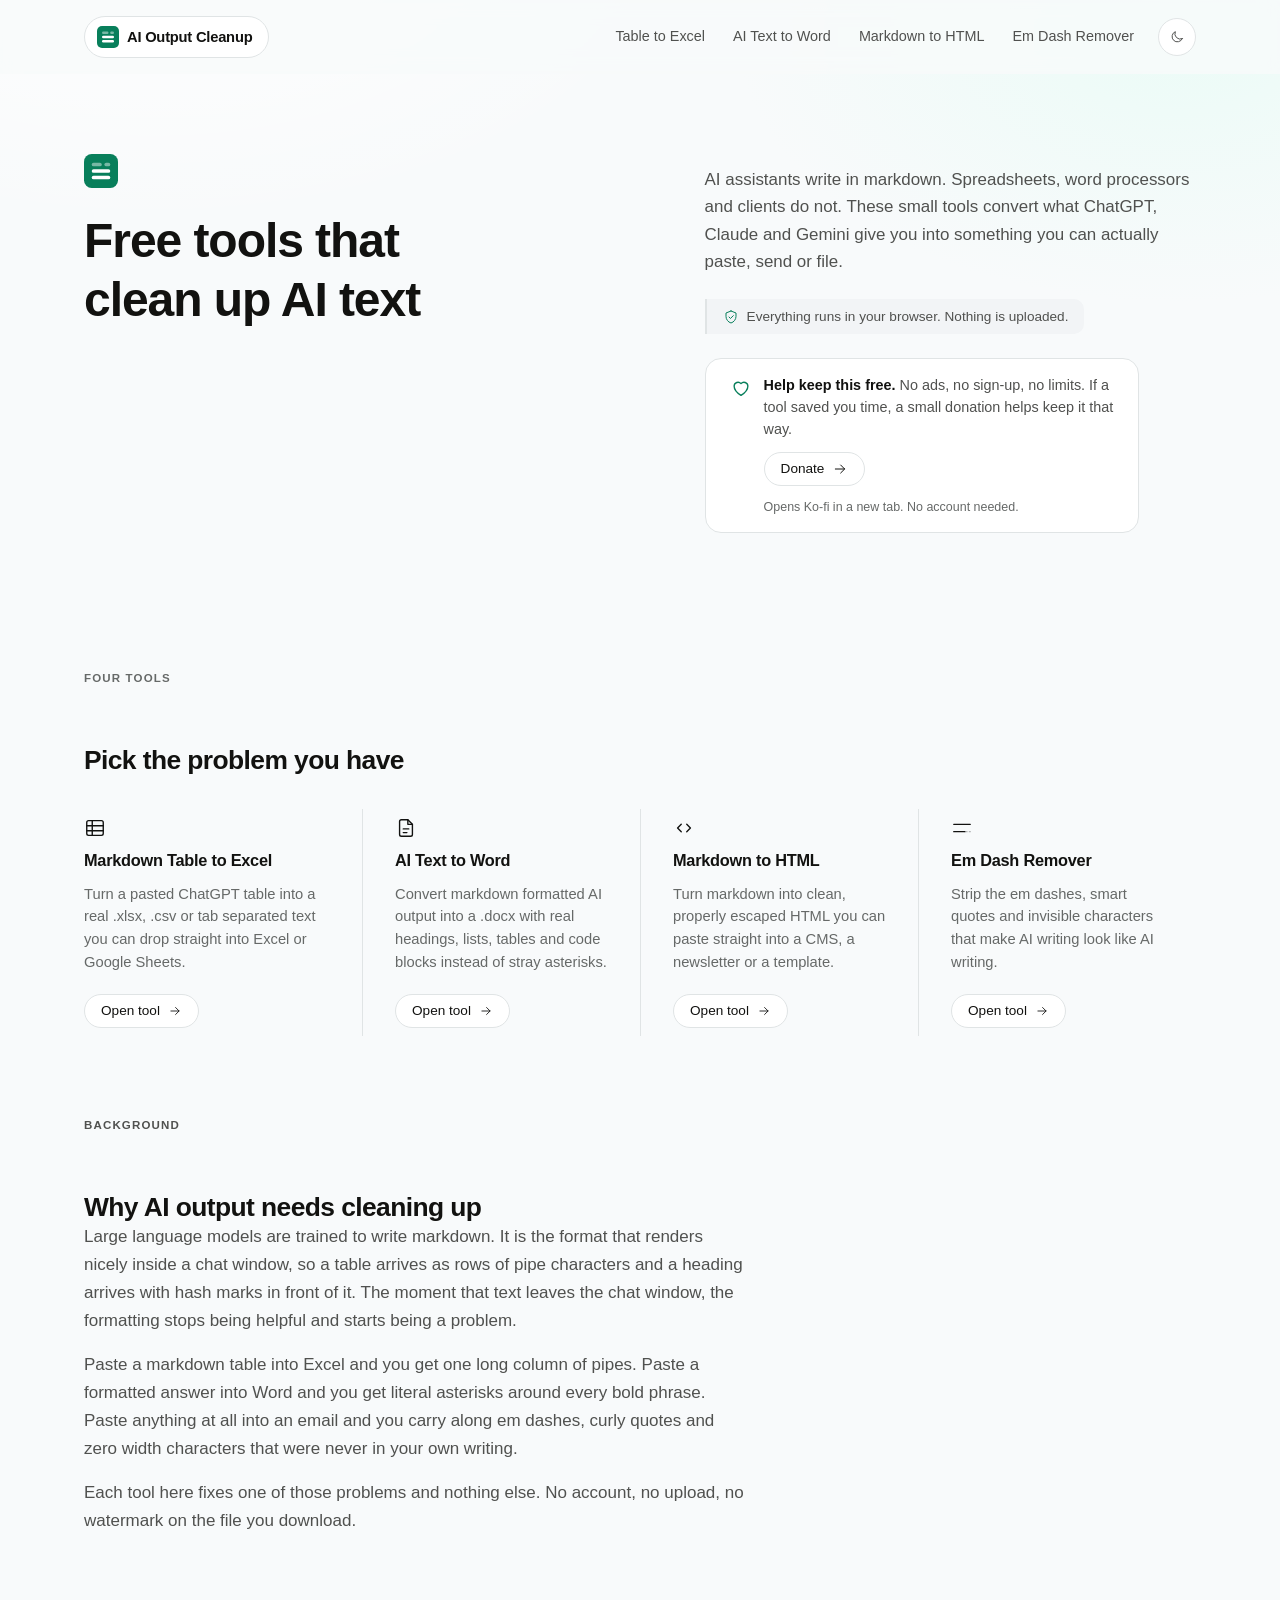
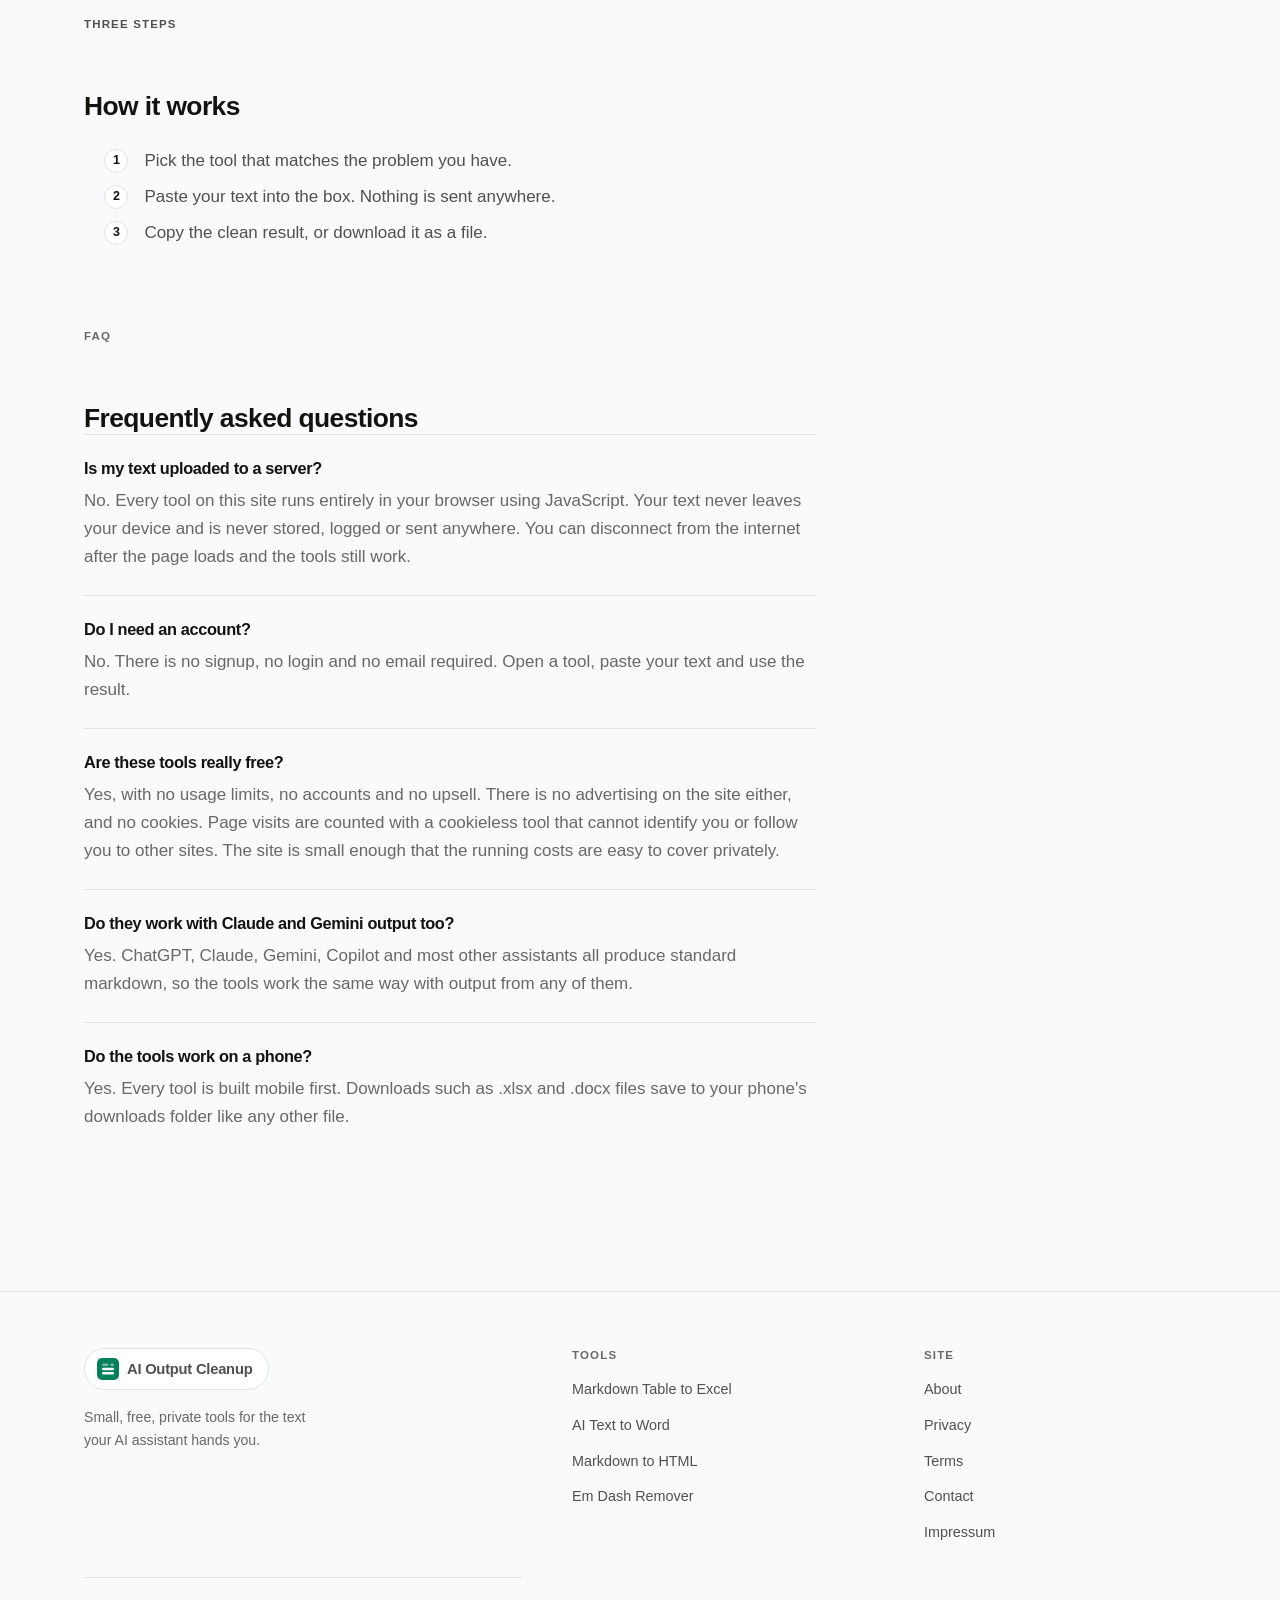
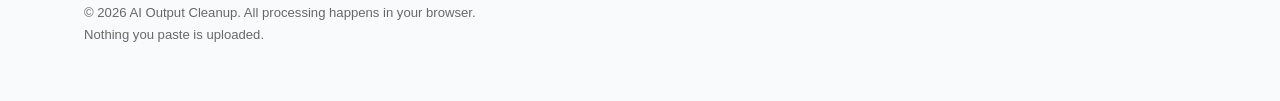
==== commit 613f86fc: "Add a light/dark switch and a Ko-fi donation box theme.js loads in the head so a saved choice applie" ====
--- a/index.html
+++ b/index.html
@@ -20,6 +20,7 @@
 <meta name="twitter:card" content="summary_large_image">
 
 <link rel="stylesheet" href="/assets/css/site.css">
+<script src="/assets/js/theme.js"></script>
 <link rel="icon" href="/favicon.svg" type="image/svg+xml">
 
 <script type="application/ld+json">
@@ -166,6 +167,28 @@
           </svg>
           <span>Everything runs in your browser. Nothing is uploaded.</span>
         </p>
+        <div class="support" id="support" hidden>
+          <svg class="icon" viewBox="0 0 24 24" aria-hidden="true" focusable="false">
+            <path d="M12 20s-7.5-4.6-7.5-10.2A4.3 4.3 0 0 1 12 7.2a4.3 4.3 0 0 1 7.5 2.6C19.5 15.4 12 20 12 20Z"></path>
+          </svg>
+          <div>
+            <p class="support__text">
+              <strong>Help keep this free.</strong> No ads, no sign-up, no
+              limits. If a tool saved you time, a small donation helps keep it
+              that way.
+            </p>
+            <a class="btn btn--ghost btn--sm" id="support-link" href="/" target="_blank" rel="noopener">
+              Donate
+              <svg class="icon icon--forward" viewBox="0 0 24 24" aria-hidden="true" focusable="false">
+                <path d="M5 12h14"></path>
+                <path d="m13 6 6 6-6 6"></path>
+              </svg>
+            </a>
+            <p class="support__fine">
+              Opens Ko-fi in a new tab. No account needed.
+            </p>
+          </div>
+        </div>
       </div>
     </div>
   </div>
--- a/assets/css/site.css
+++ b/assets/css/site.css
@@ -1,8 +1,10 @@
 /* ==========================================================================
    AI Output Cleanup — shared stylesheet
-   Mobile first. Light mode. System fonts only. No web fonts.
+   Mobile first. Light and dark mode, following the device setting unless
+   the visitor picks one with the header switch.
+   System fonts only. No web fonts.
    Visual direction: airy, minimal, thin dividers, small stroke icons,
-   pill shaped controls, near-black primary actions.
+   pill shaped controls, teal primary actions.
    ========================================================================== */
 
 /* --- Reset ---------------------------------------------------------------- */
@@ -22,23 +24,59 @@
 
 button, input, select, textarea { font: inherit; color: inherit; }
 
+/* --- Colour palette -------------------------------------------------------
+   The stone and teal scales from Open Props (open-props.style), copied in as
+   plain values so the site needs no extra stylesheet download. Shade 0 is the
+   palest, 12 the darkest. Open Props is MIT licensed, Copyright (c) 2021
+   Adam Argyle. Components below never use these directly, only the role
+   tokens that follow, so light and dark mode can swap them in one place. */
+:root {
+  --stone-0:  #f8fafb;  --stone-1:  #f2f4f6;  --stone-2:  #ebedef;
+  --stone-3:  #e0e4e5;  --stone-4:  #d1d6d8;  --stone-5:  #b1b6b9;
+  --stone-6:  #979b9d;  --stone-7:  #7e8282;  --stone-8:  #666968;
+  --stone-9:  #50514f;  --stone-10: #3a3a37;  --stone-11: #252521;
+  --stone-12: #121210;
+
+  --teal-0:  #e6fcf5;  --teal-1:  #c3fae8;  --teal-2:  #96f2d7;
+  --teal-3:  #63e6be;  --teal-4:  #38d9a9;  --teal-5:  #20c997;
+  --teal-6:  #12b886;  --teal-7:  #0ca678;  --teal-8:  #099268;
+  --teal-9:  #087f5b;  --teal-10: #066649;  --teal-11: #054d37;
+  --teal-12: #033325;
+}
+
 /* --- Design tokens -------------------------------------------------------- */
 :root {
-  /* Warm neutral scale */
-  --ink:        #171717;
-  --ink-2:      #5c5a57;
-  --ink-3:      #8f8c88;
-  --line:       #e8e5e1;
-  --line-2:     #f3f1ee;
+  color-scheme: light dark;
+
+  /* Neutral scale. Every text colour clears WCAG AA (4.5:1) on the canvas,
+     including the faintest one. */
+  --ink:        var(--stone-12);
+  --ink-2:      var(--stone-9);
+  --ink-3:      var(--stone-8);
+  --line:       var(--stone-3);
+  --line-2:     var(--stone-1);
   --surface:    #ffffff;
-  --canvas:     #fbfaf9;
-
-  /* Single accent — warm clay. Used sparingly: links, focus, small marks. */
-  --accent:     #b8502a;
-  --accent-dk:  #94401f;
-  --accent-lt:  #fbf0eb;
-
-  --danger:     #a3352b;
+  --surface-ro: #fcfdfd;   /* read only output, a hair off the surface */
+  --canvas:     var(--stone-0);
+
+  /* Single accent: teal. Links, primary buttons, focus, small marks.
+     Shade 9 rather than 7 so white button text passes AA. */
+  --accent:     var(--teal-9);
+  --accent-dk:  var(--teal-10);
+  --accent-lt:  var(--teal-0);
+  --on-accent:  #ffffff;   /* text on a filled accent background */
+  --ring:       rgba(8, 127, 91, 0.16);
+  --mark:       var(--teal-9);   /* logo tile */
+
+  --danger:     #c92a2a;
+
+  /* Atmosphere: the page glow, translucent header, shadows. */
+  --glow-a:     rgba(255, 255, 255, 1);
+  --glow-b:     rgba(230, 252, 245, 0.7);
+  --header-bg:  rgba(248, 250, 251, 0.82);
+  --ghost:      rgba(255, 255, 255, 0.5);
+  --shadow:     rgba(18, 18, 16, 0.08);
+  --shadow-lg:  rgba(18, 18, 16, 0.1);
 
   --radius:     10px;
   --radius-lg:  16px;
@@ -63,6 +101,73 @@
           Arial, sans-serif, "Apple Color Emoji", "Segoe UI Emoji";
 }
 
+/* Dark mode. Follows the device setting until the visitor uses the header
+   switch, which sets data-theme on <html> (see theme.js). Only role tokens
+   change here, so no component needs its own dark rule.
+   The token list appears twice, once per trigger, because plain CSS cannot
+   share one block between a media query and a selector. Keep them identical. */
+:root[data-theme="light"] { color-scheme: light; }
+
+@media (prefers-color-scheme: dark) {
+  :root:not([data-theme="light"]) {
+    color-scheme: dark;
+    --ink:        var(--stone-1);
+    --ink-2:      var(--stone-4);
+    --ink-3:      var(--stone-5);
+    --line:       var(--stone-9);
+    --line-2:     var(--stone-10);
+    --surface:    var(--stone-11);
+    --surface-ro: #1c1c19;   /* between stone 11 and 12 */
+    --canvas:     var(--stone-12);
+
+    /* A lighter teal reads on the dark canvas; button text flips to the
+       darkest teal so it still passes AA (7.8:1). */
+    --accent:     var(--teal-4);
+    --accent-dk:  var(--teal-3);
+    --accent-lt:  var(--teal-12);
+    --on-accent:  var(--teal-12);
+    --ring:       rgba(56, 217, 169, 0.22);
+    --mark:       var(--teal-7);
+
+    --danger:     #ff8787;
+
+    --glow-a:     rgba(56, 217, 169, 0.06);
+    --glow-b:     rgba(255, 255, 255, 0.03);
+    --header-bg:  rgba(18, 18, 16, 0.82);
+    --ghost:      rgba(255, 255, 255, 0.02);
+    --shadow:     rgba(0, 0, 0, 0.4);
+    --shadow-lg:  rgba(0, 0, 0, 0.5);
+  }
+}
+
+:root[data-theme="dark"] {
+  color-scheme: dark;
+  --ink:        var(--stone-1);
+  --ink-2:      var(--stone-4);
+  --ink-3:      var(--stone-5);
+  --line:       var(--stone-9);
+  --line-2:     var(--stone-10);
+  --surface:    var(--stone-11);
+  --surface-ro: #1c1c19;
+  --canvas:     var(--stone-12);
+
+  --accent:     var(--teal-4);
+  --accent-dk:  var(--teal-3);
+  --accent-lt:  var(--teal-12);
+  --on-accent:  var(--teal-12);
+  --ring:       rgba(56, 217, 169, 0.22);
+  --mark:       var(--teal-7);
+
+  --danger:     #ff8787;
+
+  --glow-a:     rgba(56, 217, 169, 0.06);
+  --glow-b:     rgba(255, 255, 255, 0.03);
+  --header-bg:  rgba(18, 18, 16, 0.82);
+  --ghost:      rgba(255, 255, 255, 0.02);
+  --shadow:     rgba(0, 0, 0, 0.4);
+  --shadow-lg:  rgba(0, 0, 0, 0.5);
+}
+
 /* --- Base ----------------------------------------------------------------- */
 body {
   font-family: var(--sans);
@@ -70,10 +175,10 @@
   line-height: 1.65;
   color: var(--ink);
   background-color: var(--canvas);
-  /* Barely there warm glow so the page is not a flat slab of grey. */
+  /* Barely there glow so the page is not a flat slab of grey. */
   background-image:
-    radial-gradient(900px 520px at 12% -10%, #ffffff 0%, rgba(255,255,255,0) 62%),
-    radial-gradient(760px 460px at 92% 4%, #f5f2ed 0%, rgba(245,242,237,0) 58%);
+    radial-gradient(900px 520px at 12% -10%, var(--glow-a) 0%, transparent 62%),
+    radial-gradient(760px 460px at 92% 4%, var(--glow-b) 0%, transparent 58%);
   background-repeat: no-repeat;
   background-attachment: fixed;
   -webkit-font-smoothing: antialiased;
@@ -118,7 +223,7 @@
 .icon--sm { width: 16px; height: 16px; }
 
 :focus-visible {
-  outline: 2px solid var(--ink);
+  outline: 2px solid var(--accent);
   outline-offset: 3px;
   border-radius: 4px;
 }
@@ -155,12 +260,12 @@
   left: -9999px;
   top: 0;
   background: var(--ink);
-  color: #fff;
+  color: var(--canvas);
   padding: var(--space-3) var(--space-4);
   z-index: 100;
   border-radius: 0 0 var(--radius) 0;
 }
-.skip-link:focus { left: 0; color: #fff; }
+.skip-link:focus { left: 0; color: var(--canvas); }
 
 /* --- Header --------------------------------------------------------------- */
 .site-header { padding-block: var(--space-4); }
@@ -169,7 +274,7 @@
     position: sticky;
     top: 0;
     z-index: 20;
-    background: rgba(251, 250, 249, 0.82);
+    background: var(--header-bg);
     backdrop-filter: blur(10px);
     -webkit-backdrop-filter: blur(10px);
   }
@@ -200,6 +305,39 @@
 }
 .logo:hover { color: var(--ink); border-color: var(--ink-3); }
 .logo svg { flex: 0 0 auto; }
+/* The logo tile is drawn black in the HTML (so it still looks right without
+   this stylesheet). A CSS fill outranks the attribute, so the tile takes the
+   accent and follows dark mode without editing every page. */
+.logo svg rect:first-child,
+.hero__mark rect:first-child { fill: var(--mark); }
+
+/* Light and dark switch, added to the header by theme.js. Same pill
+   language as the logo chip. */
+/* On phones the nav wraps onto its own row, so the switch moves up beside
+   the logo instead of ending up alone on a third line. From 900px everything
+   fits on one row and the switch sits at the far right. */
+.theme-toggle { order: 1; margin-left: auto; }
+.site-nav { order: 2; flex-basis: 100%; }
+@media (min-width: 900px) {
+  .site-nav { order: 0; flex-basis: auto; margin-left: auto; }
+  .theme-toggle { order: 0; margin-left: 0; }
+}
+.theme-toggle {
+  display: inline-grid;
+  place-items: center;
+  width: 38px;
+  height: 38px;
+  padding: 0;
+  border: 1px solid var(--line);
+  border-radius: var(--radius-pill);
+  background: var(--surface);
+  color: var(--ink-2);
+  cursor: pointer;
+  transition: border-color 0.15s ease, color 0.15s ease;
+}
+.theme-toggle:hover { border-color: var(--ink-3); color: var(--ink); }
+.theme-toggle .icon { transition: transform 0.3s cubic-bezier(0.22, 0.9, 0.28, 1.2); }
+.theme-toggle:hover .icon { transform: rotate(-15deg); }
 
 .site-nav ul {
   display: flex;
@@ -276,6 +414,37 @@
 }
 .privacy-note .icon { color: var(--accent); }
 
+/* --- Donation box ---------------------------------------------------------
+   A quiet ask under the privacy note on the home page. Hidden in the HTML and
+   shown by site.js only once a donation link is configured, so the site never
+   shows a button that goes nowhere. */
+.support {
+  display: flex;
+  align-items: flex-start;
+  gap: var(--space-3);
+  margin-top: var(--space-5);
+  padding: var(--space-4) var(--space-5);
+  background: var(--surface);
+  border: 1px solid var(--line);
+  border-radius: var(--radius-lg);
+  max-width: 46ch;
+}
+.support[hidden] { display: none; }
+.support > .icon { color: var(--accent); margin-top: 2px; }
+.support__text {
+  font-size: 0.9rem;
+  line-height: 1.5;
+  color: var(--ink-2);
+  margin-bottom: var(--space-3);
+}
+.support__text strong { color: var(--ink); font-weight: 600; }
+.support__fine {
+  margin-top: var(--space-3);
+  font-size: 0.78rem;
+  line-height: 1.45;
+  color: var(--ink-3);
+}
+
 /* --- Column list with thin dividers ---------------------------------------
    Replaces boxed cards. Small icon, title, muted description, action.
    Divider rules between columns on desktop, between rows on mobile. */
@@ -340,7 +509,7 @@
   /* Slight overshoot easing so the nudge feels driven, not linear. */
   transition: transform 0.22s cubic-bezier(0.22, 0.9, 0.28, 1.2);
 }
-.col:hover .col__cta { border-color: var(--ink); background: var(--ink); color: #fff; }
+.col:hover .col__cta { border-color: var(--accent); background: var(--accent); color: var(--on-accent); }
 
 /* Arrow nudges right on hover, keyboard focus, and press. focus-within covers
    the stretched heading link so keyboard users get the same feedback. */
@@ -391,8 +560,8 @@
 textarea:hover { border-color: var(--ink-3); }
 textarea:focus {
   outline: none;
-  border-color: var(--ink);
-  box-shadow: 0 0 0 3px rgba(23, 23, 23, 0.06);
+  border-color: var(--accent);
+  box-shadow: 0 0 0 3px var(--ring);
 }
 textarea::placeholder { color: var(--ink-3); opacity: 1; }
 
@@ -422,11 +591,11 @@
 .btn .icon { width: 16px; height: 16px; }
 
 .btn--primary {
-  background: var(--ink);
-  color: #fff;
-  border-color: var(--ink);
-}
-.btn--primary:hover { background: #000; border-color: #000; color: #fff; }
+  background: var(--accent);
+  color: var(--on-accent);
+  border-color: var(--accent);
+}
+.btn--primary:hover { background: var(--accent-dk); border-color: var(--accent-dk); color: var(--on-accent); }
 
 .btn--ghost {
   background: var(--surface);
@@ -479,7 +648,7 @@
   margin: 0;
   cursor: pointer;
 }
-.opt input { margin-top: 3px; width: 16px; height: 16px; accent-color: var(--ink); }
+.opt input { margin-top: 3px; width: 16px; height: 16px; accent-color: var(--accent); }
 
 .status {
   margin-top: var(--space-3);
@@ -509,7 +678,7 @@
 .field__head label, .field__head .label { margin-bottom: 0; }
 .field__hint { font-size: 0.78rem; color: var(--ink-3); }
 
-textarea[readonly] { background: #fdfdfc; color: var(--ink-2); }
+textarea[readonly] { background: var(--surface-ro); color: var(--ink-2); }
 textarea[readonly]:hover { border-color: var(--line); }
 
 /* Option blocks side by side on desktop. */
@@ -633,7 +802,7 @@
   background: var(--surface);
   color: var(--ink);
   font-weight: 500;
-  box-shadow: 0 1px 2px rgba(23, 23, 23, 0.08);
+  box-shadow: 0 1px 2px var(--shadow);
 }
 
 /* --- Formatted document preview -------------------------------------------
@@ -758,7 +927,7 @@
   border-radius: var(--radius-lg);
   color: var(--ink-3);
   font-size: 0.9rem;
-  background: rgba(255, 255, 255, 0.5);
+  background: var(--ghost);
 }
 .empty-state[hidden] { display: none; }
 .empty-state p { margin-bottom: var(--space-3); color: var(--ink-3); }
@@ -940,7 +1109,7 @@
   padding: var(--space-4) var(--space-5);
   font-size: 0.86rem;
   line-height: 1.5;
-  box-shadow: 0 8px 30px rgba(23, 23, 23, 0.1);
+  box-shadow: 0 8px 30px var(--shadow-lg);
 }
 .cookie-banner[hidden] { display: none; }
 .cookie-banner__inner {
@@ -995,4 +1164,5 @@
   .btn:focus-visible .icon,
   .btn:active .icon { transform: none; }
   .btn:active:not([disabled]) { transform: none; }
-}
+  .theme-toggle:hover .icon { transform: none; }
+}
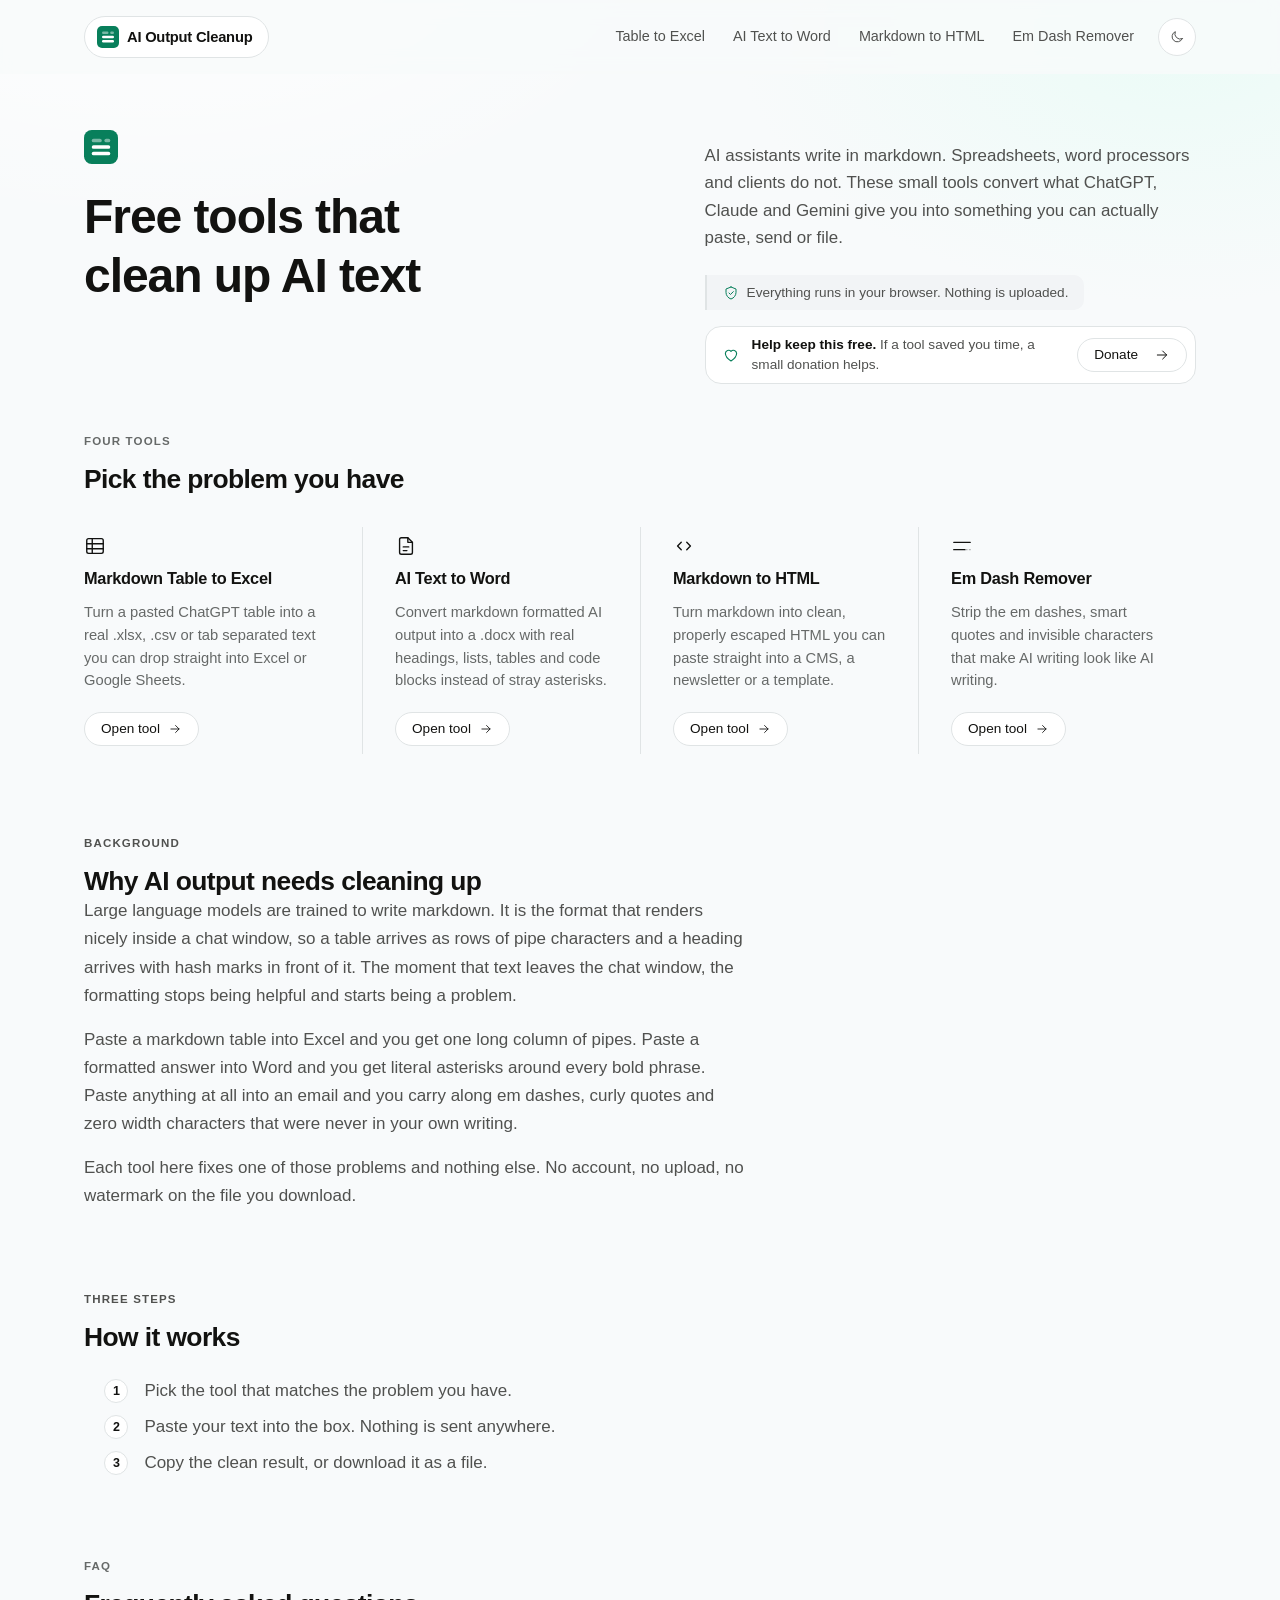
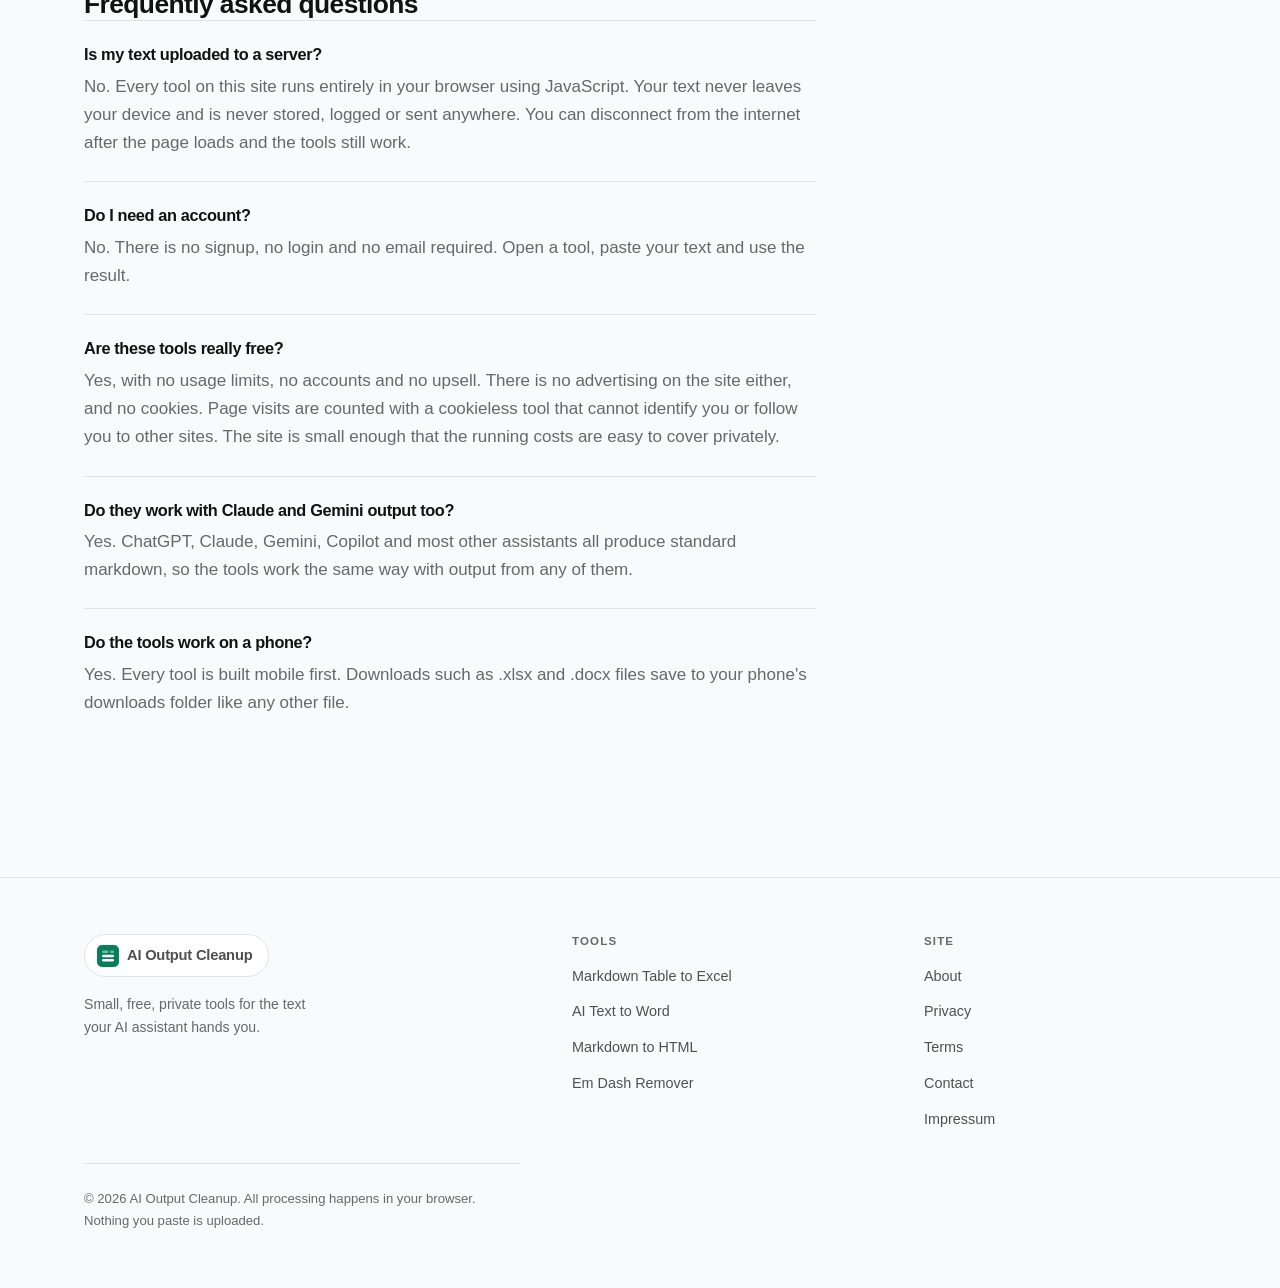
==== commit b32ee00b: "Tighten the home hero so the tool list starts above the fold The donation box becomes a single compa" ====
--- a/index.html
+++ b/index.html
@@ -171,23 +171,17 @@
           <svg class="icon" viewBox="0 0 24 24" aria-hidden="true" focusable="false">
             <path d="M12 20s-7.5-4.6-7.5-10.2A4.3 4.3 0 0 1 12 7.2a4.3 4.3 0 0 1 7.5 2.6C19.5 15.4 12 20 12 20Z"></path>
           </svg>
-          <div>
-            <p class="support__text">
-              <strong>Help keep this free.</strong> No ads, no sign-up, no
-              limits. If a tool saved you time, a small donation helps keep it
-              that way.
-            </p>
-            <a class="btn btn--ghost btn--sm" id="support-link" href="/" target="_blank" rel="noopener">
-              Donate
-              <svg class="icon icon--forward" viewBox="0 0 24 24" aria-hidden="true" focusable="false">
-                <path d="M5 12h14"></path>
-                <path d="m13 6 6 6-6 6"></path>
-              </svg>
-            </a>
-            <p class="support__fine">
-              Opens Ko-fi in a new tab. No account needed.
-            </p>
-          </div>
+          <p class="support__text">
+            <strong>Help keep this free.</strong> If a tool saved you time, a
+            small donation helps.
+          </p>
+          <a class="btn btn--ghost btn--sm" id="support-link" href="/" target="_blank" rel="noopener">
+            Donate<span class="visually-hidden"> (opens Ko-fi in a new tab)</span>
+            <svg class="icon icon--forward" viewBox="0 0 24 24" aria-hidden="true" focusable="false">
+              <path d="M5 12h14"></path>
+              <path d="m13 6 6 6-6 6"></path>
+            </svg>
+          </a>
         </div>
       </div>
     </div>
--- a/assets/css/site.css
+++ b/assets/css/site.css
@@ -241,6 +241,12 @@
 
 .section { margin-top: var(--space-8); }
 .section > h2:first-child { margin-top: 0; }
+/* The small label belongs to the heading right under it, so the heading's
+   own top margin would only push them apart. */
+.eyebrow + h2 { margin-top: 0; }
+/* The first section after the hero follows on closely, so the tool list on
+   the home page starts above the fold on a laptop screen. */
+.hero + .wrap > .section:first-child { margin-top: var(--space-5); }
 
 /* Small uppercase section label, used above the big headings. */
 .eyebrow {
@@ -376,7 +382,7 @@
 }
 
 @media (min-width: 1000px) {
-  .hero { padding-block: var(--space-8) var(--space-7); }
+  .hero { padding-block: var(--space-7) var(--space-5); }
   .hero__inner {
     display: grid;
     grid-template-columns: minmax(0, 1.1fr) minmax(0, 1fr);
@@ -418,32 +424,31 @@
    A quiet ask under the privacy note on the home page. Hidden in the HTML and
    shown by site.js only once a donation link is configured, so the site never
    shows a button that goes nowhere. */
+/* One compact row, so it does not push the tool list below the fold. The
+   button drops under the text only when the row gets too narrow. */
 .support {
   display: flex;
-  align-items: flex-start;
-  gap: var(--space-3);
-  margin-top: var(--space-5);
-  padding: var(--space-4) var(--space-5);
+  flex-wrap: wrap;
+  align-items: center;
+  gap: var(--space-2) var(--space-3);
+  margin-top: var(--space-3);
+  padding: var(--space-2) var(--space-2) var(--space-2) var(--space-4);
   background: var(--surface);
   border: 1px solid var(--line);
   border-radius: var(--radius-lg);
-  max-width: 46ch;
+  width: fit-content;
+  max-width: 100%;
 }
 .support[hidden] { display: none; }
-.support > .icon { color: var(--accent); margin-top: 2px; }
+.support > .icon { color: var(--accent); width: 18px; height: 18px; }
 .support__text {
-  font-size: 0.9rem;
-  line-height: 1.5;
-  color: var(--ink-2);
-  margin-bottom: var(--space-3);
+  flex: 1 1 200px;
+  margin: 0;
+  font-size: 0.85rem;
+  line-height: 1.45;
+  color: var(--ink-2);
 }
 .support__text strong { color: var(--ink); font-weight: 600; }
-.support__fine {
-  margin-top: var(--space-3);
-  font-size: 0.78rem;
-  line-height: 1.45;
-  color: var(--ink-3);
-}
 
 /* --- Column list with thin dividers ---------------------------------------
    Replaces boxed cards. Small icon, title, muted description, action.
